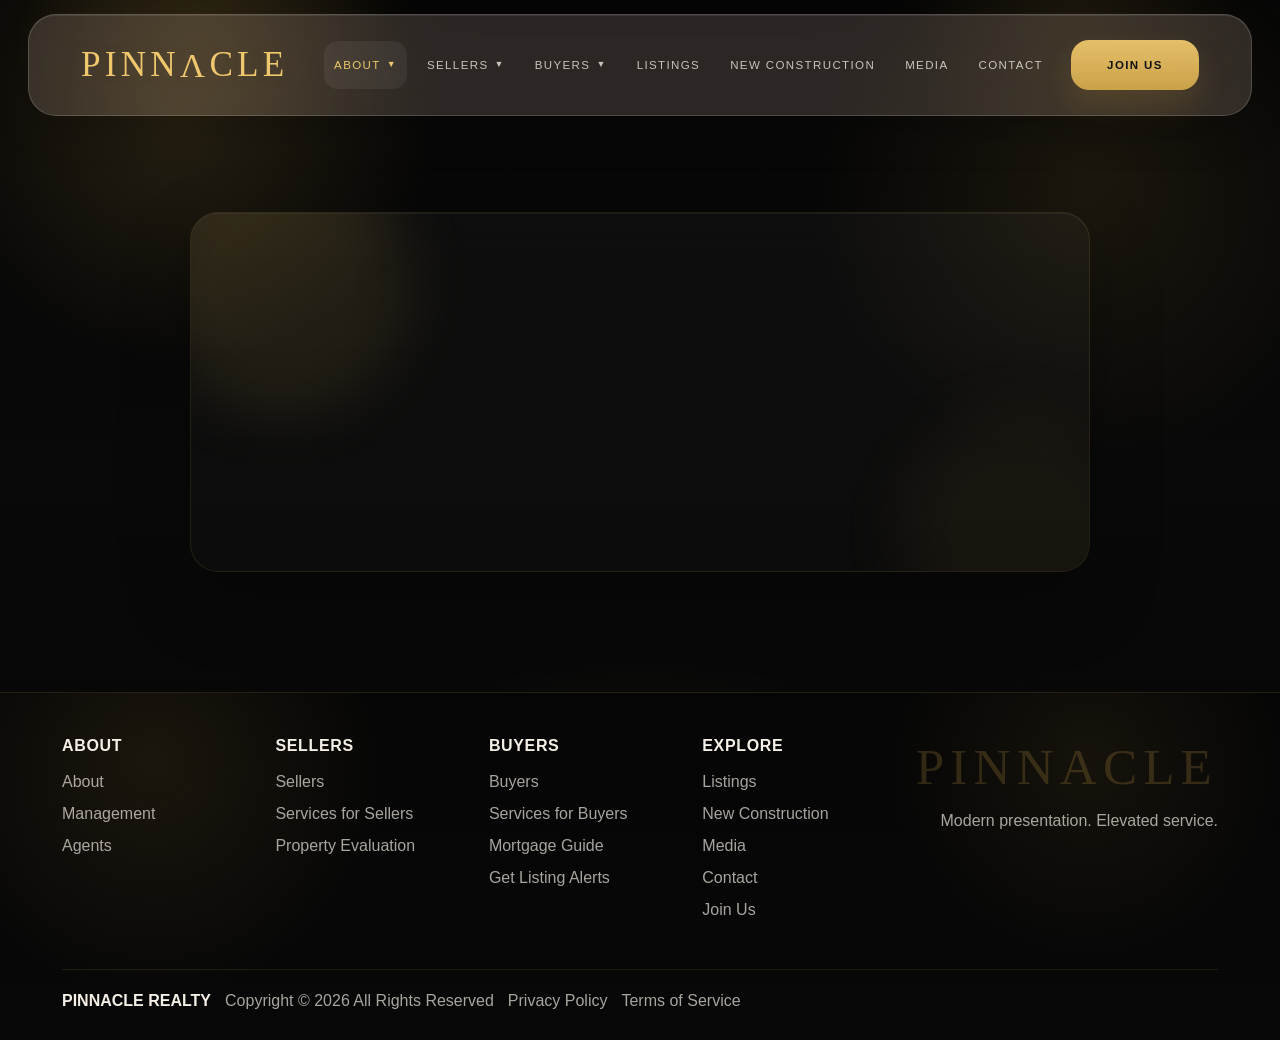
==== about.html @ f1ef6525 "v1.0" ====
<!DOCTYPE html>
<html lang="en">
<head>
  <meta charset="UTF-8" />
  <meta name="viewport" content="width=device-width, initial-scale=1.0" />
  <title>About | Pinnacle Realty</title>
  <link rel="stylesheet" href="styles.css" />
</head>
<body data-page="about" data-title="About">
  <div id="site-header"></div>

  <main class="blank-main" aria-label="About page">
    <section class="blank-stage">
      <div class="blank-card" aria-hidden="true"></div>
    </section>
  </main>

  <div id="site-footer"></div>
  <script src="script.js"></script>
</body>
</html>
---- styles.css ----
:root {
  --bg: #050505;
  --bg-2: #0a0a0a;
  --panel: rgba(255,255,255,0.035);
  --text: #f5efe6;
  --muted: rgba(245, 239, 230, 0.68);
  --line: rgba(217, 170, 74, 0.18);
  --line-strong: rgba(217, 170, 74, 0.34);
  --gold: #d6ab4d;
  --gold-soft: #efc76d;
  --footer-bg: #050505;
  --footer-text: #f5efe6;
  --footer-muted: rgba(245, 239, 230, 0.68);
  --radius: 18px;
  --shadow: 0 24px 70px rgba(0,0,0,0.35);
}

* { box-sizing: border-box; }
html {
  scroll-behavior: smooth;
  background: #050505;
}
body {
  margin: 0;
  min-height: 100vh;
  background-color: #050505;
  font-family: Arial, Helvetica, sans-serif;
  color: var(--text);
  background:
    radial-gradient(circle at 14% 10%, rgba(214,171,77,0.16), transparent 18%),
    radial-gradient(circle at 85% 18%, rgba(214,171,77,0.10), transparent 20%),
    radial-gradient(circle at 50% 90%, rgba(214,171,77,0.08), transparent 26%),
    linear-gradient(180deg, #050505 0%, #090909 45%, #050505 100%);
  overflow-x: hidden;
  width: 100%;
  padding-top: 132px;
}
body.menu-open { overflow: hidden; }

html, body {
  max-width: 100%;
  overflow-x: hidden;
  background-color: #050505;
}

.site-header,
.navbar,
.navbar-inner,
.mobile-menu,
.site-footer,
.footer-shell,
.footer-main,
.footer-brand-area,
.blank-main,
.blank-stage,
.blank-card {
  max-width: 100%;
}

a { color: inherit; text-decoration: none; }
img { display: block; max-width: 100%; }
button { font: inherit; }

.container {
  width: min(1920px, calc(100% - 56px));
  margin: 0 auto;
}

.site-header {
  position: fixed;
  top: 0;
  left: 0;
  right: 0;
  z-index: 1000;
  overflow: visible;
  padding: 14px 0 0;
  pointer-events: none;
}

.nav-backdrop {
  position: absolute;
  inset: 0;
  pointer-events: none;
  background:
    radial-gradient(circle at 16% 34%, rgba(214,171,77,0.10), transparent 18%),
    radial-gradient(circle at 84% 24%, rgba(214,171,77,0.08), transparent 16%);
  opacity: 1;
}

.brand {
  position: relative;
  z-index: 2;
  display: inline-flex;
  align-items: center;
}

.navbar {
  position: relative;
  width: min(1920px, calc(100% - 56px));
  margin: 0 auto;
  transition: background 0.4s ease, box-shadow 0.4s ease, border-color 0.4s ease, transform 0.4s ease;
  background: rgba(223, 194, 176, 0.18);
  backdrop-filter: blur(18px);
  -webkit-backdrop-filter: blur(18px);
  border: 1px solid rgba(255,255,255,0.16);
  border-radius: 28px;
  box-shadow: 0 16px 40px rgba(0,0,0,0.18), inset 0 1px 0 rgba(255,255,255,0.08);
  overflow: visible;
  pointer-events: auto;
}

.navbar.scrolled {
  background: rgba(223, 194, 176, 0.22);
  box-shadow: 0 18px 44px rgba(0,0,0,0.24), inset 0 1px 0 rgba(255,255,255,0.10);
  border-color: rgba(255,255,255,0.20);
}

.navbar-inner {
  position: relative;
  z-index: 2;
  min-height: 100px;
  display: flex;
  align-items: center;
  justify-content: space-between;
  gap: 22px;
  padding: 0 24px;
}

.navbar-logo {
  font-family: Georgia, 'Times New Roman', serif;
  font-size: clamp(1.85rem, 2.75vw, 3.35rem);
  font-weight: 500;
  letter-spacing: 0.12em;
  color: var(--gold-soft);
  text-shadow: 0 0 22px rgba(214,171,77,0.10);
  white-space: nowrap;
  flex-shrink: 0;
}

.logo-lambda {
  display: inline-block;
  font-size: 0.98em;
  font-weight: 500;
  transform: translateY(0.01em);
  margin: 0 0.005em 0 0;
}

.nav-links {
  display: flex;
  align-items: center;
  gap: 10px;
  margin-left: auto;
}

.nav-menu {
  list-style: none;
  display: flex;
  align-items: center;
  gap: 12px;
  margin: 0;
  padding: 0;
}

.nav-item {
  position: relative;
  display: flex;
  align-items: center;
}

.nav-link,
.mobile-subtoggle {
  display: inline-flex;
  align-items: center;
  justify-content: center;
  min-height: 48px;
  padding: 0 10px;
  text-transform: uppercase;
  letter-spacing: 0.12em;
  font-size: 0.72rem;
  font-weight: 500;
  color: rgba(245,239,230,0.78);
  border-radius: 14px;
  transition: color 0.3s ease, transform 0.3s ease, background 0.3s ease, box-shadow 0.3s ease;
  white-space: nowrap;
}

.nav-link:hover,
.nav-item:hover > .nav-link,
.nav-item.active > .nav-link,
.submenu-link:hover,
.submenu-link.active {
  color: var(--gold-soft);
}

.nav-link:hover,
.nav-item:hover > .nav-link,
.nav-item.active > .nav-link {
  background: rgba(255,255,255,0.06);
}

.mobile-subtoggle { display: none; }

.nav-caret {
  display: inline-block;
  margin-left: 6px;
  font-size: 0.56rem;
  line-height: 1;
  transform: translateY(-1px);
  transition: transform 0.24s ease;
}

.submenu {
  position: absolute;
  top: calc(100% + 12px);
  left: 0;
  min-width: 280px;
  padding: 12px;
  border-radius: 18px;
  border: 1px solid rgba(255,255,255,0.12);
  background: rgba(10,10,10,0.92);
  backdrop-filter: blur(18px);
  -webkit-backdrop-filter: blur(18px);
  box-shadow: 0 18px 40px rgba(0,0,0,0.28);
  opacity: 0;
  visibility: hidden;
  transform: translateY(10px);
  transition: opacity 0.24s ease, transform 0.24s ease, visibility 0.24s ease;
}

.nav-links .has-children:hover > .submenu,
.nav-links .has-children:focus-within > .submenu,
.nav-links .has-children.open > .submenu {
  opacity: 1;
  visibility: visible;
  transform: translateY(0);
}

.nav-links .has-children:hover > .nav-link,
.nav-links .has-children.open > .nav-link {
  background: rgba(255,255,255,0.03);
  color: var(--gold-soft);
}

.nav-links .has-children:hover > .nav-link .nav-caret,
.nav-links .has-children.open > .nav-link .nav-caret {
  transform: translateY(-1px) rotate(180deg);
}

.submenu-link {
  display: block;
  padding: 14px 14px;
  border-radius: 12px;
  color: rgba(255,255,255,0.78);
  transition: background 0.22s ease, color 0.22s ease, transform 0.22s ease;
}

.submenu-link:hover,
.submenu-link.active {
  background: rgba(214,171,77,0.10);
  transform: translateX(4px);
}

.join-btn {
  display: inline-flex;
  align-items: center;
  justify-content: center;
  min-height: 50px;
  min-width: 128px;
  padding: 0 18px;
  border-radius: 18px;
  margin-left: 8px;
  background: linear-gradient(180deg, rgba(239,199,109,0.95), rgba(214,171,77,0.92));
  color: #131313;
  font-weight: 700;
  font-size: 0.72rem;
  letter-spacing: 0.12em;
  text-transform: uppercase;
  box-shadow: 0 14px 30px rgba(201,152,52,0.16);
  transition: transform 0.25s ease, box-shadow 0.25s ease, filter 0.25s ease, opacity 0.25s ease;
  white-space: nowrap;
  flex-shrink: 0;
}

.join-btn:hover {
  transform: translateY(-2px);
  filter: brightness(1.03);
  opacity: 0.96;
  box-shadow: 0 18px 34px rgba(201,152,52,0.20);
}

main.blank-main {
  min-height: calc(100vh - 126px - 360px);
  position: relative;
}

.blank-stage {
  min-height: calc(100vh - 126px - 360px);
  display: grid;
  place-items: center;
  padding: 80px 0 120px;
}

.blank-card {
  width: min(900px, 100%);
  min-height: 360px;
  border-radius: 28px;
  border: 1px solid rgba(214,171,77,0.12);
  background:
    linear-gradient(180deg, rgba(255,255,255,0.03), rgba(255,255,255,0.015));
  box-shadow: inset 0 1px 0 rgba(255,255,255,0.05), 0 28px 70px rgba(0,0,0,0.26);
  position: relative;
  overflow: hidden;
}

.blank-card::before,
.blank-card::after {
  content: '';
  position: absolute;
  border-radius: 999px;
  filter: blur(30px);
}
.blank-card::before {
  width: 260px;
  height: 260px;
  top: -60px;
  left: -40px;
  background: rgba(214,171,77,0.10);
}
.blank-card::after {
  width: 240px;
  height: 240px;
  right: -50px;
  bottom: -80px;
  background: rgba(214,171,77,0.06);
}

.site-footer {
  background:
    radial-gradient(circle at 12% 20%, rgba(214,171,77,0.10), transparent 20%),
    radial-gradient(circle at 85% 18%, rgba(214,171,77,0.08), transparent 18%),
    linear-gradient(180deg, #050505 0%, #080808 100%);
  color: var(--footer-text);
  border-top: 1px solid rgba(214,171,77,0.14);
  border-radius: 0;
  margin-top: 0;
}

.footer-shell {
  padding: 44px 34px 30px;
}

.footer-main {
  display: grid;
  grid-template-columns: repeat(4, minmax(0, 1fr)) 1.35fr;
  gap: 38px;
  align-items: start;
}

.footer-column h3 {
  margin: 0 0 18px;
  font-size: 1rem;
  letter-spacing: 0.04em;
}

.footer-column a {
  display: block;
  color: var(--footer-muted);
  margin-bottom: 14px;
  font-size: 1rem;
  transition: color 0.22s ease, transform 0.22s ease;
}

.footer-column a:hover,
.footer-bottom a:hover {
  color: var(--gold-soft);
  transform: translateX(3px);
}

.footer-brand-area {
  justify-self: end;
  text-align: right;
}

.footer-logo {
  font-family: Georgia, 'Times New Roman', serif;
  font-size: clamp(2.5rem, 4vw, 4.6rem);
  letter-spacing: 0.12em;
  color: rgba(214,171,77,0.20);
  font-weight: 400;
}

.footer-copy {
  max-width: 360px;
  margin: 12px 0 26px auto;
  color: var(--footer-muted);
  line-height: 1.6;
}

.footer-bottom {
  margin-top: 36px;
  padding-top: 22px;
  border-top: 1px solid rgba(214,171,77,0.12);
  display: flex;
  flex-wrap: wrap;
  gap: 14px;
  align-items: center;
  color: var(--footer-muted);
}

.footer-bottom strong {
  color: var(--footer-text);
}

.footer-bottom a {
  color: var(--footer-muted);
  transition: color 0.22s ease, transform 0.22s ease;
}

@media (max-width: 1200px) {
  .footer-main {
    grid-template-columns: repeat(2, minmax(0, 1fr));
  }
  .footer-brand-area {
    justify-self: start;
    text-align: left;
  }
  .footer-copy { margin-left: 0; }
}

.hamburger {
  display: none;
  flex-direction: column;
  gap: 5px;
  background: none;
  border: none;
  cursor: pointer;
  padding: 4px;
}

.hamburger span {
  display: block;
  width: 24px;
  height: 1px;
  background: var(--gold-soft);
  transition: all 0.3s ease;
}

.hamburger.open span:nth-child(1) { transform: rotate(45deg) translate(2px, 4px); }
.hamburger.open span:nth-child(2) { opacity: 0; }
.hamburger.open span:nth-child(3) { transform: rotate(-45deg) translate(2px, -4px); }

@media (max-width: 980px) {
  .container { width: min(100%, calc(100% - 28px)); }
  .site-header { padding-top: 12px; }
  body { padding-top: 112px; }
  .navbar-inner {
    min-height: 88px;
    padding: 0 20px;
    gap: 18px;
  }
  .navbar-logo {
    font-size: clamp(1.75rem, 7.2vw, 2.5rem);
    letter-spacing: 0.11em;
  }
  .navbar {
    width: min(100%, calc(100% - 24px));
    border-radius: 24px;
  }
  .hamburger { display: flex; }

  .nav-links { display: none; }
  .join-btn { margin-left: 0; }

  .mobile-menu {
    position: absolute;
    top: calc(100% + 10px);
    right: 0;
    left: 0;
    display: none;
    flex-direction: column;
    align-items: stretch;
    gap: 10px;
    padding: 14px;
    border-radius: 24px;
    background: rgba(42, 42, 42, 0.92);
    backdrop-filter: blur(18px);
    -webkit-backdrop-filter: blur(18px);
    border: 1px solid rgba(255,255,255,0.12);
    box-shadow: 0 20px 44px rgba(0,0,0,0.32);
    overflow-x: hidden;
  }

  .mobile-menu.open {
    display: flex;
  }

  .nav-link { display: none; }
  .mobile-subtoggle,
  .mobile-menu .nav-item:not(.has-children) > .nav-link,
  .mobile-menu .join-btn {
    width: 100%;
    justify-content: space-between;
  }

  .mobile-subtoggle {
    display: inline-flex;
    padding: 0 18px;
    min-height: 56px;
    background: rgba(70, 70, 70, 0.72);
    backdrop-filter: blur(12px);
    -webkit-backdrop-filter: blur(12px);
    border: 1px solid rgba(255,255,255,0.10);
    color: rgba(255,255,255,0.92);
    border-radius: 16px;
  }

  .mobile-menu .nav-item:not(.has-children) > .nav-link {
    display: inline-flex;
    background: rgba(70, 70, 70, 0.72);
    backdrop-filter: blur(12px);
    -webkit-backdrop-filter: blur(12px);
    border: 1px solid rgba(255,255,255,0.10);
    border-radius: 16px;
    color: rgba(255,255,255,0.92);
  }

  .submenu {
    position: static;
    min-width: 100%;
    width: 100%;
    margin-top: 8px;
    padding: 8px;
    opacity: 1;
    visibility: visible;
    transform: none;
    display: none;
    box-shadow: none;
    background: rgba(54, 54, 54, 0.88);
    backdrop-filter: blur(14px);
    -webkit-backdrop-filter: blur(14px);
    border: 1px solid rgba(255,255,255,0.10);
    border-radius: 16px;
    overflow: hidden;
  }

  .mobile-menu .nav-item {
    width: 100%;
    display: flex;
    flex-direction: column;
    align-items: stretch;
  }

  .mobile-menu .nav-item.has-children {
    gap: 0;
  }

  .mobile-menu .submenu-link {
    width: 100%;
    transform: none;
    color: rgba(255,255,255,0.92);
    border-radius: 12px;
  }

  .mobile-menu .submenu-link:hover,
  .mobile-menu .submenu-link.active {
    background: rgba(255,255,255,0.08);
    color: #ffffff;
    transform: none;
  }

  .nav-item.open > .submenu { display: block; }
  .nav-item.open > .mobile-subtoggle .nav-caret { transform: rotate(180deg); }
  .mobile-menu .join-btn {
    margin-left: 0;
    min-height: 56px;
    width: 100%;
    border-radius: 16px;
    min-width: 0;
    padding: 0 20px;
  }
  main.blank-main,
  .blank-stage { min-height: 48vh; }
}

@media (max-width: 640px) {
  .site-header { overflow: visible; }
  .site-header {
    padding-top: 10px;
  }

  body {
    padding-top: 98px;
  }

  .navbar-inner {
    min-height: 82px;
    gap: 12px;
    padding: 0 20px 0 16px;
  }

  .navbar-logo {
    font-size: 1.8rem;
    letter-spacing: 0.09em;
  }
  .navbar {
    width: min(100%, calc(100% - 16px));
    border-radius: 22px;
  }

  .hamburger {
    padding: 10px;
    margin-right: 6px;
  }

  .hamburger span {
    width: 22px;
  }

  .mobile-menu {
    top: calc(100% + 8px);
    padding: 12px;
    gap: 8px;
    border-radius: 22px;
  }

  .mobile-subtoggle,
  .mobile-menu .nav-item:not(.has-children) > .nav-link {
    min-height: 54px;
    padding: 0 16px;
    font-size: 0.78rem;
    letter-spacing: 0.13em;
  }

  .mobile-menu .join-btn {
    min-height: 56px;
  }

  .footer-shell { padding: 34px 18px 24px; }
  .footer-shell {
    text-align: center;
  }
  .footer-main { grid-template-columns: 1fr; gap: 24px; }
  .footer-main {
    justify-items: center;
  }
  .footer-logo { font-size: 2.8rem; }
  .footer-brand-area {
    justify-self: center;
    text-align: center;
  }

  .footer-copy {
    margin: 12px auto 26px;
  }

  .footer-column {
    text-align: center;
  }

  .footer-column a:hover,
  .footer-bottom a:hover {
    transform: none;
  }

  .footer-bottom {
    justify-content: center;
    text-align: center;
  }

  .footer-bottom { font-size: 0.94rem; }
}
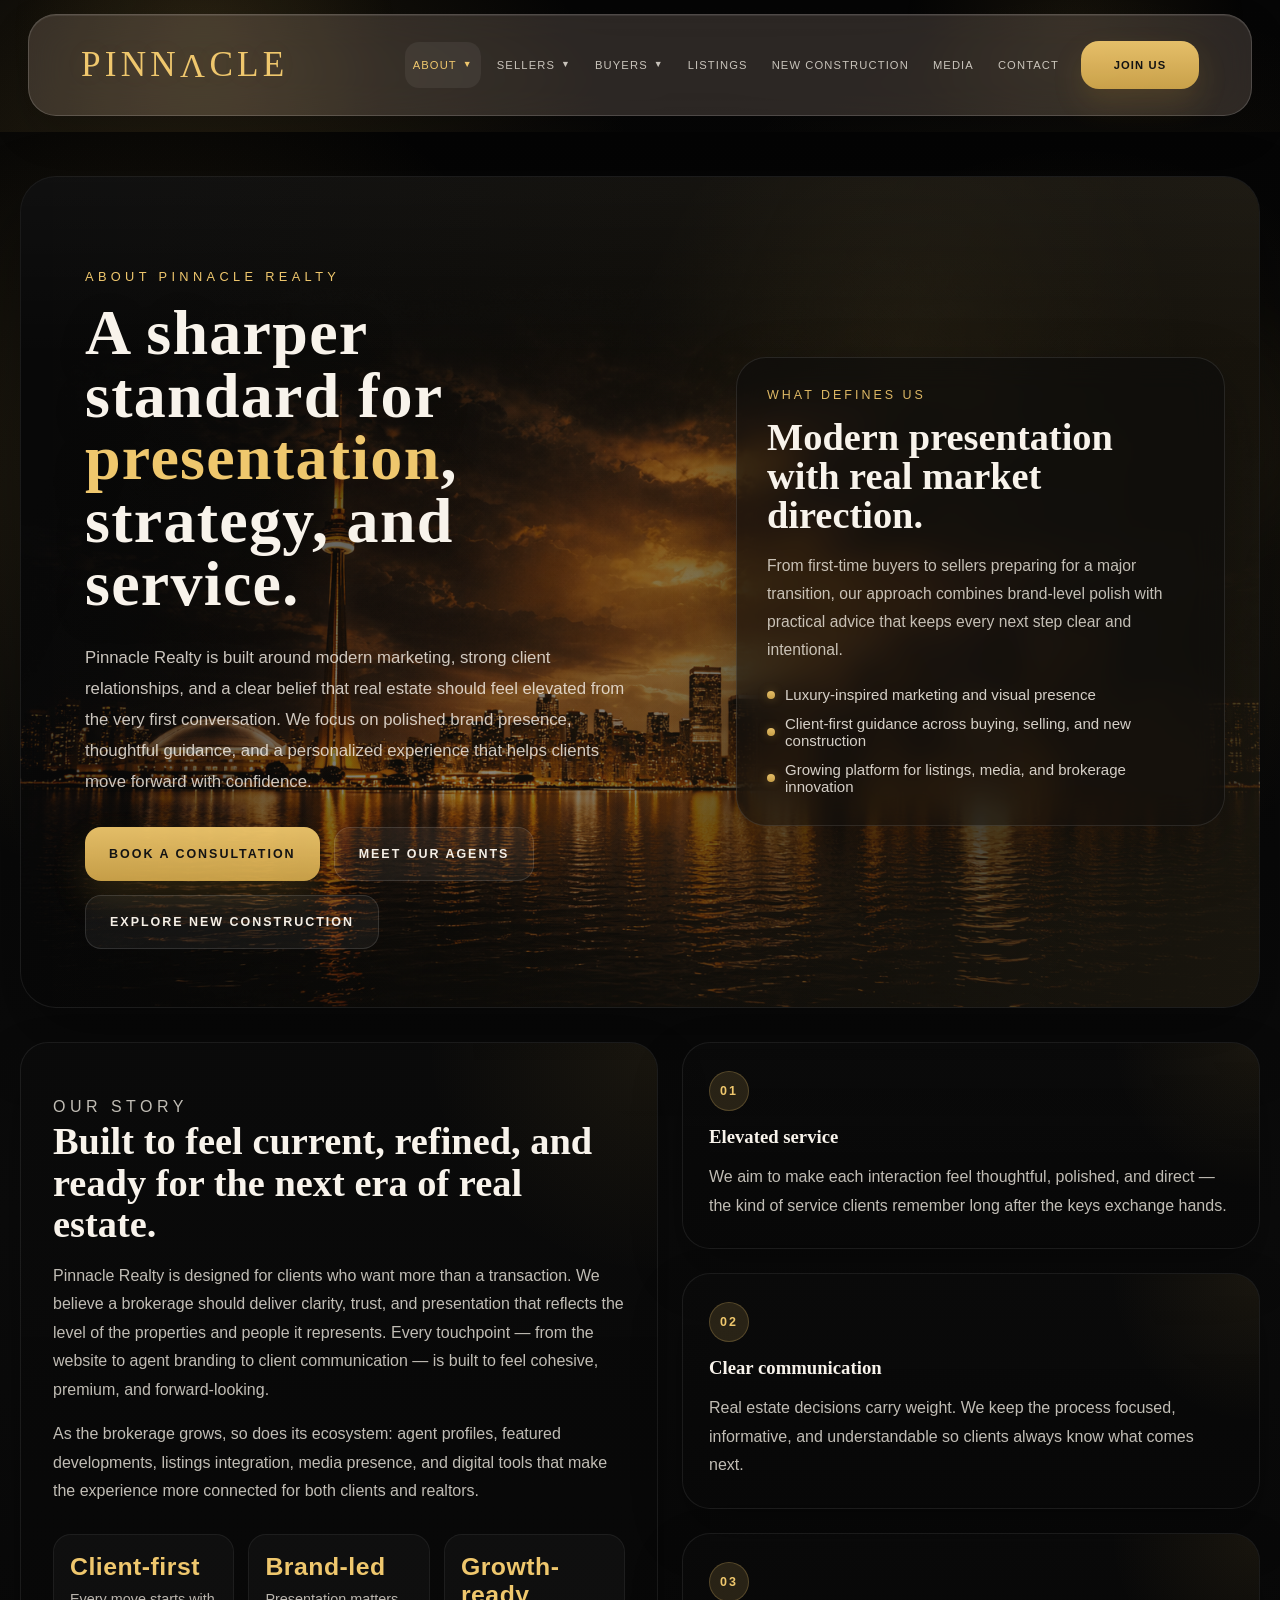
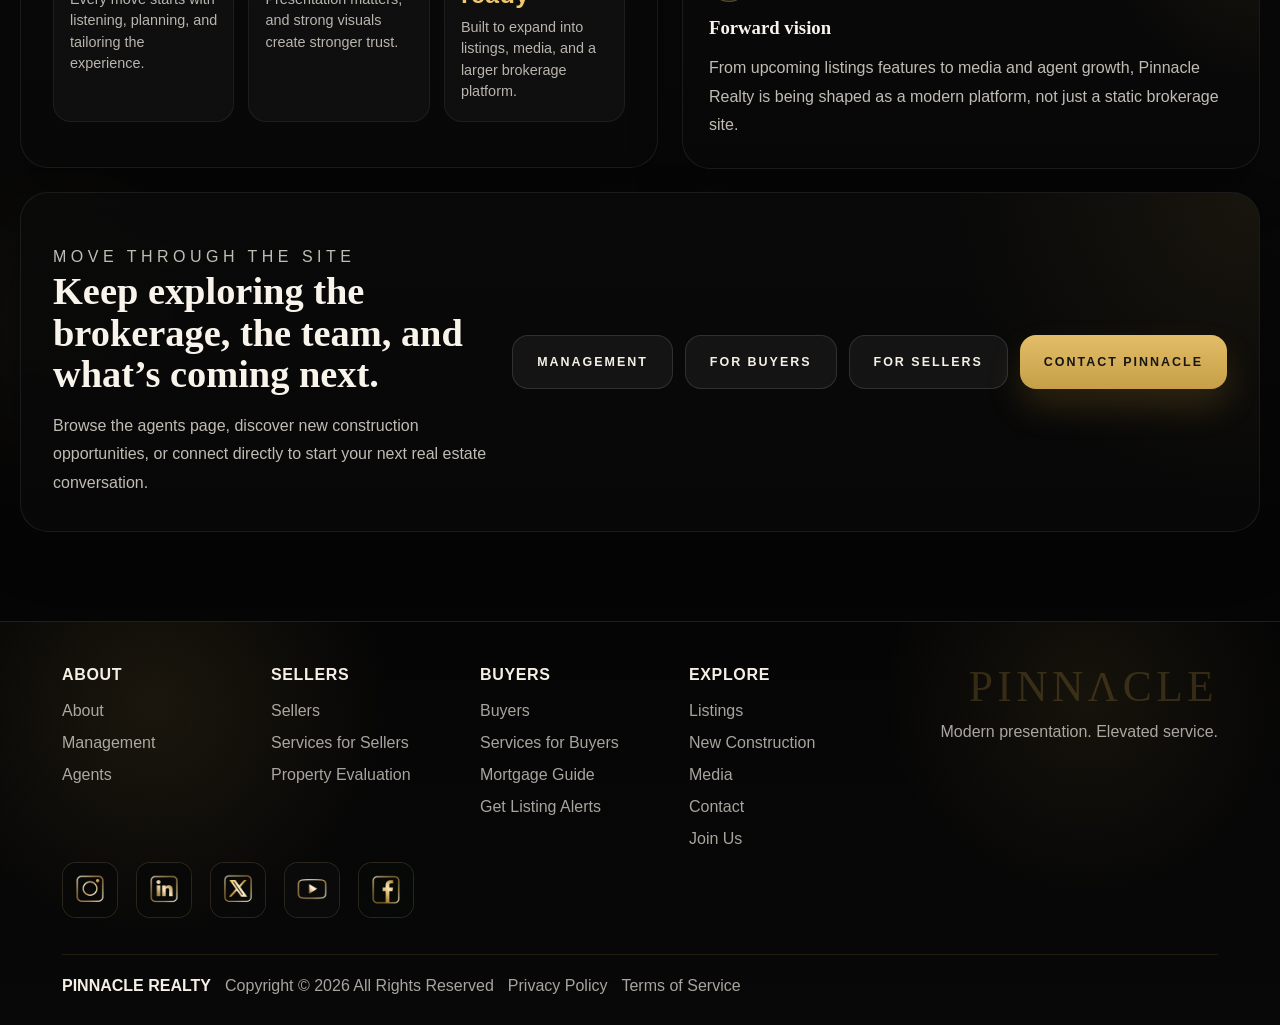
==== commit 921e17cd: "v1.1 management page updates" ====
--- a/about.html
+++ b/about.html
@@ -4,18 +4,579 @@
   <meta charset="UTF-8" />
   <meta name="viewport" content="width=device-width, initial-scale=1.0" />
   <title>About | Pinnacle Realty</title>
+</head>
   <link rel="stylesheet" href="styles.css" />
+  <style>
+    .about-page {
+      position: relative;
+      overflow: hidden;
+      background:
+        radial-gradient(circle at 12% 16%, rgba(214, 171, 77, 0.14), transparent 20%),
+        radial-gradient(circle at 84% 18%, rgba(214, 171, 77, 0.10), transparent 18%),
+        linear-gradient(180deg, #050505 0%, #0b0b0b 52%, #050505 100%);
+    }
+
+    .about-page::before,
+    .about-page::after {
+      content: "";
+      position: absolute;
+      inset: auto;
+      border-radius: 999px;
+      pointer-events: none;
+      filter: blur(16px);
+      opacity: 0.45;
+      animation: aboutFloat 14s ease-in-out infinite;
+    }
+
+    .about-page::before {
+      top: 140px;
+      right: -80px;
+      width: 320px;
+      height: 320px;
+      background: radial-gradient(circle, rgba(214,171,77,0.16), transparent 68%);
+    }
+
+    .about-page::after {
+      bottom: 120px;
+      left: -120px;
+      width: 360px;
+      height: 360px;
+      background: radial-gradient(circle, rgba(214,171,77,0.10), transparent 70%);
+      animation-delay: -5s;
+    }
+
+    .about-shell {
+      position: relative;
+      z-index: 1;
+      width: min(1280px, calc(100% - 40px));
+      margin: 0 auto;
+      padding: 44px 0 88px;
+    }
+
+    .about-hero {
+      position: relative;
+      min-height: 82vh;
+      border-radius: 36px;
+      overflow: hidden;
+      display: grid;
+      grid-template-columns: minmax(0, 1.1fr) minmax(320px, 0.9fr);
+      align-items: stretch;
+      background:
+        linear-gradient(115deg, rgba(10,10,10,0.80) 10%, rgba(10,10,10,0.48) 44%, rgba(10,10,10,0.84) 100%),
+        radial-gradient(circle at 72% 20%, rgba(214,171,77,0.14), transparent 24%),
+        url('assets/images/hero.jpg') center/cover no-repeat;
+      box-shadow: 0 30px 70px rgba(0,0,0,0.38);
+      border: 1px solid rgba(255,255,255,0.08);
+      isolation: isolate;
+    }
+
+    .about-hero::before {
+      content: "";
+      position: absolute;
+      inset: 0;
+      background:
+        linear-gradient(180deg, rgba(255,255,255,0.03), transparent 22%),
+        linear-gradient(90deg, transparent 0%, rgba(214,171,77,0.08) 100%);
+      pointer-events: none;
+    }
+
+    .about-copy,
+    .about-highlight-panel,
+    .story-card,
+    .pillar-card,
+    .cta-banner {
+      opacity: 0;
+      transform: translateY(34px);
+      transition: opacity 0.9s ease, transform 0.9s ease;
+      will-change: transform, opacity;
+    }
+
+    .reveal-visible {
+      opacity: 1;
+      transform: translateY(0);
+    }
+
+    .about-copy {
+      position: relative;
+      z-index: 1;
+      padding: 92px 64px 58px;
+      display: flex;
+      flex-direction: column;
+      justify-content: center;
+    }
+
+    .about-kicker {
+      margin: 0 0 18px;
+      font-size: 0.8rem;
+      letter-spacing: 0.34em;
+      text-transform: uppercase;
+      color: #efc76d;
+    }
+
+    .about-title {
+      margin: 0;
+      font-family: Georgia, 'Times New Roman', serif;
+      font-size: clamp(3rem, 5vw, 5.6rem);
+      line-height: 0.98;
+      letter-spacing: 0.02em;
+      color: #f8f3eb;
+      max-width: 740px;
+      text-shadow: 0 10px 34px rgba(0,0,0,0.32);
+    }
+
+    .about-title .accent {
+      color: #efc76d;
+    }
+
+    .about-description {
+      margin: 26px 0 0;
+      max-width: 640px;
+      font-size: 1.05rem;
+      line-height: 1.85;
+      color: rgba(245,239,230,0.82);
+    }
+
+    .about-actions {
+      display: flex;
+      flex-wrap: wrap;
+      gap: 14px;
+      margin-top: 30px;
+    }
+
+    .about-btn {
+      display: inline-flex;
+      align-items: center;
+      justify-content: center;
+      min-height: 54px;
+      padding: 0 24px;
+      border-radius: 16px;
+      font-size: 0.78rem;
+      letter-spacing: 0.16em;
+      text-transform: uppercase;
+      font-weight: 700;
+      transition: transform 0.22s ease, background 0.22s ease, box-shadow 0.22s ease, color 0.22s ease;
+    }
+
+    .about-btn-primary {
+      background: linear-gradient(180deg, rgba(239,199,109,0.95), rgba(214,171,77,0.92));
+      color: #131313;
+      box-shadow: 0 18px 34px rgba(201,152,52,0.18);
+    }
+
+    .about-btn-primary:hover {
+      transform: translateY(-2px);
+      box-shadow: 0 22px 38px rgba(201,152,52,0.24);
+    }
+
+    .about-btn-secondary {
+      background: rgba(255,255,255,0.05);
+      border: 1px solid rgba(255,255,255,0.12);
+      color: #f5efe6;
+    }
+
+    .about-btn-secondary:hover {
+      transform: translateY(-2px);
+      background: rgba(255,255,255,0.08);
+    }
+
+    .about-highlight-panel {
+      position: relative;
+      z-index: 1;
+      margin: 34px;
+      align-self: center;
+      padding: 30px;
+      border-radius: 30px;
+      background: rgba(12,12,12,0.56);
+      backdrop-filter: blur(16px);
+      -webkit-backdrop-filter: blur(16px);
+      border: 1px solid rgba(255,255,255,0.10);
+      box-shadow: 0 24px 60px rgba(0,0,0,0.28);
+    }
+
+    .highlight-label {
+      margin: 0;
+      font-size: 0.78rem;
+      letter-spacing: 0.24em;
+      text-transform: uppercase;
+      color: rgba(239,199,109,0.92);
+    }
+
+    .highlight-value {
+      margin: 16px 0 0;
+      font-family: Georgia, 'Times New Roman', serif;
+      font-size: clamp(2rem, 3vw, 3rem);
+      line-height: 1.02;
+      color: #f8f3eb;
+    }
+
+    .highlight-text {
+      margin: 16px 0 0;
+      color: rgba(245,239,230,0.78);
+      line-height: 1.8;
+      font-size: 0.98rem;
+    }
+
+    .highlight-list {
+      margin: 22px 0 0;
+      padding: 0;
+      list-style: none;
+      display: grid;
+      gap: 12px;
+    }
+
+    .highlight-list li {
+      display: flex;
+      align-items: center;
+      gap: 10px;
+      color: rgba(245,239,230,0.86);
+      font-size: 0.94rem;
+    }
+
+    .highlight-list li::before {
+      content: "";
+      width: 8px;
+      height: 8px;
+      border-radius: 999px;
+      background: linear-gradient(180deg, rgba(239,199,109,0.95), rgba(214,171,77,0.92));
+      box-shadow: 0 0 10px rgba(214,171,77,0.34);
+      flex: 0 0 auto;
+    }
+
+    .about-grid {
+      margin-top: 34px;
+      display: grid;
+      grid-template-columns: minmax(0, 1.05fr) minmax(0, 0.95fr);
+      gap: 24px;
+    }
+
+    .story-card,
+    .pillar-card,
+    .cta-banner {
+      position: relative;
+      border-radius: 28px;
+      background:
+        linear-gradient(180deg, rgba(10,10,10,0.88), rgba(8,8,8,0.94));
+      border: 1px solid rgba(255,255,255,0.08);
+      box-shadow: 0 24px 50px rgba(0,0,0,0.28);
+      overflow: hidden;
+    }
+
+    .story-card {
+      padding: 34px 32px;
+    }
+
+    .story-card::before,
+    .pillar-card::before,
+    .cta-banner::before {
+      content: "";
+      position: absolute;
+      inset: 0;
+      background: radial-gradient(circle at 100% 0%, rgba(214,171,77,0.08), transparent 24%);
+      pointer-events: none;
+    }
+
+    .section-label {
+      margin: 0 0 14px;
+      font-size: 0.76rem;
+      letter-spacing: 0.28em;
+      text-transform: uppercase;
+      color: rgba(239,199,109,0.92);
+    }
+
+    .story-card h2,
+    .pillar-card h3,
+    .cta-banner h2 {
+      position: relative;
+      margin: 0;
+      font-family: Georgia, 'Times New Roman', serif;
+      line-height: 1.08;
+      color: #f8f3eb;
+    }
+
+    .story-card h2 {
+      font-size: clamp(2rem, 3vw, 3rem);
+      max-width: 620px;
+    }
+
+    .story-card p,
+    .pillar-card p,
+    .cta-banner p {
+      position: relative;
+      margin: 16px 0 0;
+      color: rgba(245,239,230,0.78);
+      line-height: 1.78;
+      font-size: 1rem;
+    }
+
+    .story-metrics {
+      position: relative;
+      margin-top: 28px;
+      display: grid;
+      grid-template-columns: repeat(3, minmax(0, 1fr));
+      gap: 14px;
+    }
+
+    .story-metric {
+      padding: 18px 16px;
+      border-radius: 18px;
+      background: rgba(255,255,255,0.03);
+      border: 1px solid rgba(255,255,255,0.06);
+    }
+
+    .story-metric strong {
+      display: block;
+      font-size: 1.55rem;
+      color: #efc76d;
+      font-weight: 600;
+      letter-spacing: 0.02em;
+    }
+
+    .story-metric span {
+      display: block;
+      margin-top: 8px;
+      color: rgba(245,239,230,0.74);
+      font-size: 0.9rem;
+      line-height: 1.5;
+    }
+
+    .pillars-grid {
+      display: grid;
+      gap: 24px;
+    }
+
+    .pillar-card {
+      padding: 28px 26px;
+    }
+
+    .pillar-index {
+      display: inline-flex;
+      align-items: center;
+      justify-content: center;
+      width: 40px;
+      height: 40px;
+      border-radius: 999px;
+      background: rgba(239,199,109,0.14);
+      border: 1px solid rgba(239,199,109,0.22);
+      color: #efc76d;
+      font-size: 0.78rem;
+      font-weight: 700;
+      letter-spacing: 0.16em;
+      text-transform: uppercase;
+      margin-bottom: 16px;
+    }
+
+    .cta-banner {
+      margin-top: 24px;
+      padding: 34px 32px;
+      display: grid;
+      grid-template-columns: minmax(0, 1fr) auto;
+      align-items: center;
+      gap: 20px;
+    }
+
+    .cta-banner h2 {
+      font-size: clamp(1.9rem, 3vw, 2.8rem);
+      max-width: 600px;
+    }
+
+    .cta-links {
+      display: flex;
+      flex-wrap: wrap;
+      gap: 12px;
+      justify-content: flex-end;
+    }
+
+    @keyframes aboutFloat {
+      0%, 100% { transform: translate3d(0, 0, 0); }
+      50% { transform: translate3d(0, -18px, 0); }
+    }
+
+    @media (max-width: 1100px) {
+      .about-hero,
+      .about-grid,
+      .cta-banner {
+        grid-template-columns: 1fr;
+      }
+
+      .about-highlight-panel,
+      .cta-links {
+        justify-self: start;
+      }
+
+      .about-copy {
+        padding: 84px 36px 34px;
+      }
+
+      .about-highlight-panel {
+        margin: 0 36px 36px;
+      }
+    }
+
+    @media (max-width: 820px) {
+      .about-shell {
+        width: min(100%, calc(100% - 20px));
+        padding: 22px 0 60px;
+      }
+
+      .about-hero {
+        min-height: auto;
+        border-radius: 28px;
+      }
+
+      .about-copy {
+        padding: 70px 22px 26px;
+      }
+
+      .about-title {
+        font-size: clamp(2.3rem, 9vw, 3.6rem);
+      }
+
+      .about-description {
+        font-size: 0.96rem;
+        line-height: 1.72;
+      }
+
+      .about-actions,
+      .cta-links {
+        flex-direction: column;
+      }
+
+      .about-btn,
+      .cta-links .about-btn {
+        width: 100%;
+      }
+
+      .about-highlight-panel {
+        margin: 0 22px 22px;
+        padding: 24px 20px;
+        border-radius: 24px;
+      }
+
+      .story-card,
+      .pillar-card,
+      .cta-banner {
+        padding: 24px 20px;
+        border-radius: 24px;
+      }
+
+      .story-metrics {
+        grid-template-columns: 1fr;
+      }
+    }
+  </style>
 </head>
 <body data-page="about" data-title="About">
   <div id="site-header"></div>
 
-  <main class="blank-main" aria-label="About page">
-    <section class="blank-stage">
-      <div class="blank-card" aria-hidden="true"></div>
-    </section>
+  <main class="about-page" aria-label="About page">
+    <div class="about-shell">
+      <section class="about-hero">
+        <div class="about-copy reveal-on-scroll">
+          <p class="about-kicker">About Pinnacle Realty</p>
+          <h1 class="about-title">A sharper standard for <span class="accent">presentation</span>, strategy, and service.</h1>
+          <p class="about-description">Pinnacle Realty is built around modern marketing, strong client relationships, and a clear belief that real estate should feel elevated from the very first conversation. We focus on polished brand presence, thoughtful guidance, and a personalized experience that helps clients move forward with confidence.</p>
+          <div class="about-actions">
+            <a href="contact.html" class="about-btn about-btn-primary">Book a Consultation</a>
+            <a href="agents.html" class="about-btn about-btn-secondary">Meet Our Agents</a>
+            <a href="new-construction.html" class="about-btn about-btn-secondary">Explore New Construction</a>
+          </div>
+        </div>
+
+        <aside class="about-highlight-panel reveal-on-scroll" aria-label="Pinnacle highlights">
+          <p class="highlight-label">What defines us</p>
+          <h2 class="highlight-value">Modern presentation with real market direction.</h2>
+          <p class="highlight-text">From first-time buyers to sellers preparing for a major transition, our approach combines brand-level polish with practical advice that keeps every next step clear and intentional.</p>
+          <ul class="highlight-list">
+            <li>Luxury-inspired marketing and visual presence</li>
+            <li>Client-first guidance across buying, selling, and new construction</li>
+            <li>Growing platform for listings, media, and brokerage innovation</li>
+          </ul>
+        </aside>
+      </section>
+
+      <section class="about-grid">
+        <article class="story-card reveal-on-scroll">
+          <p class="section-label">Our story</p>
+          <h2>Built to feel current, refined, and ready for the next era of real estate.</h2>
+          <p>Pinnacle Realty is designed for clients who want more than a transaction. We believe a brokerage should deliver clarity, trust, and presentation that reflects the level of the properties and people it represents. Every touchpoint — from the website to agent branding to client communication — is built to feel cohesive, premium, and forward-looking.</p>
+          <p>As the brokerage grows, so does its ecosystem: agent profiles, featured developments, listings integration, media presence, and digital tools that make the experience more connected for both clients and realtors.</p>
+          <div class="story-metrics">
+            <div class="story-metric">
+              <strong>Client-first</strong>
+              <span>Every move starts with listening, planning, and tailoring the experience.</span>
+            </div>
+            <div class="story-metric">
+              <strong>Brand-led</strong>
+              <span>Presentation matters, and strong visuals create stronger trust.</span>
+            </div>
+            <div class="story-metric">
+              <strong>Growth-ready</strong>
+              <span>Built to expand into listings, media, and a larger brokerage platform.</span>
+            </div>
+          </div>
+        </article>
+
+        <div class="pillars-grid">
+          <article class="pillar-card reveal-on-scroll">
+            <span class="pillar-index">01</span>
+            <h3>Elevated service</h3>
+            <p>We aim to make each interaction feel thoughtful, polished, and direct — the kind of service clients remember long after the keys exchange hands.</p>
+          </article>
+
+          <article class="pillar-card reveal-on-scroll">
+            <span class="pillar-index">02</span>
+            <h3>Clear communication</h3>
+            <p>Real estate decisions carry weight. We keep the process focused, informative, and understandable so clients always know what comes next.</p>
+          </article>
+
+          <article class="pillar-card reveal-on-scroll">
+            <span class="pillar-index">03</span>
+            <h3>Forward vision</h3>
+            <p>From upcoming listings features to media and agent growth, Pinnacle Realty is being shaped as a modern platform, not just a static brokerage site.</p>
+          </article>
+        </div>
+      </section>
+
+      <section class="cta-banner reveal-on-scroll">
+        <div>
+          <p class="section-label">Move through the site</p>
+          <h2>Keep exploring the brokerage, the team, and what’s coming next.</h2>
+          <p>Browse the agents page, discover new construction opportunities, or connect directly to start your next real estate conversation.</p>
+        </div>
+        <div class="cta-links">
+          <a href="management.html" class="about-btn about-btn-secondary">Management</a>
+          <a href="buyers.html" class="about-btn about-btn-secondary">For Buyers</a>
+          <a href="sellers.html" class="about-btn about-btn-secondary">For Sellers</a>
+          <a href="contact.html" class="about-btn about-btn-primary">Contact Pinnacle</a>
+        </div>
+      </section>
+    </div>
   </main>
 
   <div id="site-footer"></div>
   <script src="script.js"></script>
+  <script>
+    (() => {
+      const revealItems = document.querySelectorAll('.reveal-on-scroll');
+      if (!revealItems.length) return;
+
+      const observer = new IntersectionObserver((entries) => {
+        entries.forEach((entry) => {
+          if (entry.isIntersecting) {
+            entry.target.classList.add('reveal-visible');
+            observer.unobserve(entry.target);
+          }
+        });
+      }, {
+        threshold: 0.18,
+        rootMargin: '0px 0px -6% 0px'
+      });
+
+      revealItems.forEach((item, index) => {
+        item.style.transitionDelay = `${index * 90}ms`;
+        observer.observe(item);
+      });
+    })();
+  </script>
 </body>
 </html>
--- a/styles.css
+++ b/styles.css
@@ -148,17 +148,19 @@
 .nav-links {
   display: flex;
   align-items: center;
-  gap: 10px;
+  gap: 8px;
   margin-left: auto;
+  min-width: 0;
 }
 
 .nav-menu {
   list-style: none;
   display: flex;
   align-items: center;
-  gap: 12px;
+  gap: 10px;
   margin: 0;
   padding: 0;
+  min-width: 0;
 }
 
 .nav-item {
@@ -172,11 +174,11 @@
   display: inline-flex;
   align-items: center;
   justify-content: center;
-  min-height: 48px;
-  padding: 0 10px;
+  min-height: 46px;
+  padding: 0 8px;
   text-transform: uppercase;
-  letter-spacing: 0.12em;
-  font-size: 0.72rem;
+  letter-spacing: 0.1em;
+  font-size: 0.7rem;
   font-weight: 500;
   color: rgba(245,239,230,0.78);
   border-radius: 14px;
@@ -264,21 +266,93 @@
   display: inline-flex;
   align-items: center;
   justify-content: center;
-  min-height: 50px;
-  min-width: 128px;
-  padding: 0 18px;
+  min-height: 48px;
+  min-width: 118px;
+  padding: 0 16px;
   border-radius: 18px;
-  margin-left: 8px;
+  margin-left: 6px;
   background: linear-gradient(180deg, rgba(239,199,109,0.95), rgba(214,171,77,0.92));
   color: #131313;
   font-weight: 700;
-  font-size: 0.72rem;
-  letter-spacing: 0.12em;
+  font-size: 0.7rem;
+  letter-spacing: 0.1em;
   text-transform: uppercase;
   box-shadow: 0 14px 30px rgba(201,152,52,0.16);
   transition: transform 0.25s ease, box-shadow 0.25s ease, filter 0.25s ease, opacity 0.25s ease;
   white-space: nowrap;
   flex-shrink: 0;
+}
+@media (max-width: 1240px) {
+  .navbar-inner {
+    min-height: 92px;
+    gap: 16px;
+    padding: 0 20px;
+  }
+
+  .navbar-logo {
+    font-size: clamp(1.8rem, 2.4vw, 2.8rem);
+    letter-spacing: 0.1em;
+  }
+
+  .nav-links {
+    gap: 4px;
+  }
+
+  .nav-menu {
+    gap: 6px;
+  }
+
+  .nav-link,
+  .mobile-subtoggle {
+    min-height: 42px;
+    padding: 0 6px;
+    font-size: 0.66rem;
+    letter-spacing: 0.08em;
+  }
+
+  .nav-caret {
+    margin-left: 4px;
+    font-size: 0.5rem;
+  }
+
+  .join-btn {
+    min-height: 44px;
+    min-width: 104px;
+    padding: 0 14px;
+    margin-left: 4px;
+    font-size: 0.66rem;
+    letter-spacing: 0.08em;
+    border-radius: 16px;
+  }
+}
+
+@media (max-width: 1120px) {
+  .navbar-inner {
+    padding: 0 18px;
+    gap: 12px;
+  }
+
+  .nav-links {
+    gap: 2px;
+  }
+
+  .nav-menu {
+    gap: 2px;
+  }
+
+  .nav-link,
+  .mobile-subtoggle {
+    padding: 0 5px;
+    font-size: 0.62rem;
+    letter-spacing: 0.06em;
+  }
+
+  .join-btn {
+    min-width: 98px;
+    padding: 0 12px;
+    font-size: 0.62rem;
+    letter-spacing: 0.06em;
+  }
 }
 
 .join-btn:hover {
@@ -379,14 +453,22 @@
 .footer-brand-area {
   justify-self: end;
   text-align: right;
+  min-width: 320px;
 }
 
 .footer-logo {
   font-family: Georgia, 'Times New Roman', serif;
-  font-size: clamp(2.5rem, 4vw, 4.6rem);
-  letter-spacing: 0.12em;
+  font-size: clamp(2.15rem, 3.4vw, 4.1rem);
+  letter-spacing: 0.10em;
   color: rgba(214,171,77,0.20);
   font-weight: 400;
+  line-height: 0.95;
+  white-space: nowrap;
+}
+
+.footer-logo .logo-lambda {
+  font-size: 0.96em;
+  margin: 0 0.01em 0 0;
 }
 
 .footer-copy {
@@ -394,6 +476,42 @@
   margin: 12px 0 26px auto;
   color: var(--footer-muted);
   line-height: 1.6;
+}
+
+.footer-social {
+  display: flex;
+  gap: 18px;
+  flex-wrap: wrap;
+  align-items: center;
+  justify-content: flex-start;
+  margin-top: 0px;
+}
+
+.social-icon {
+  width: 56px;
+  height: 56px;
+  border-radius: 14px;
+  border: 1px solid hsla(40, 20%, 18%, 0.75);
+  display: flex;
+  align-items: center;
+  justify-content: center;
+  background: hsla(0, 0%, 4%, 0.95);
+  overflow: hidden;
+  flex: 0 0 auto;
+  transition: transform 0.3s ease, border-color 0.3s ease, box-shadow 0.3s ease;
+}
+
+.social-icon-img {
+  width: 100%;
+  height: 100%;
+  object-fit: cover;
+  display: block;
+}
+
+.social-icon:hover {
+  transform: translateY(-2px);
+  border-color: hsla(40, 60%, 50%, 0.35);
+  box-shadow: 0 10px 24px hsla(0, 0%, 0%, 0.24);
 }
 
 .footer-bottom {
@@ -411,11 +529,132 @@
   color: var(--footer-text);
 }
 
+
 .footer-bottom a {
   color: var(--footer-muted);
   transition: color 0.22s ease, transform 0.22s ease;
 }
 
+.footer-legal-trigger {
+  appearance: none;
+  background: none;
+  border: none;
+  padding: 0;
+  color: var(--footer-muted);
+  cursor: pointer;
+  transition: color 0.22s ease, transform 0.22s ease;
+}
+
+.footer-legal-trigger:hover {
+  color: var(--gold-soft);
+  transform: translateX(3px);
+}
+
+.legal-modal {
+  position: fixed;
+  inset: 0;
+  z-index: 2000;
+  display: flex;
+  align-items: center;
+  justify-content: center;
+  padding: 24px;
+  opacity: 0;
+  visibility: hidden;
+  pointer-events: none;
+  transition: opacity 0.26s ease, visibility 0.26s ease;
+}
+
+.legal-modal.open {
+  opacity: 1;
+  visibility: visible;
+  pointer-events: auto;
+}
+
+.legal-modal-backdrop {
+  position: absolute;
+  inset: 0;
+  background: rgba(0, 0, 0, 0.72);
+  backdrop-filter: blur(10px);
+  -webkit-backdrop-filter: blur(10px);
+}
+
+.legal-modal-dialog {
+  position: relative;
+  z-index: 1;
+  width: min(860px, 100%);
+  max-height: min(84vh, 920px);
+  overflow: hidden;
+  border-radius: 28px;
+  border: 1px solid rgba(255,255,255,0.12);
+  background:
+    radial-gradient(circle at 10% 12%, rgba(214,171,77,0.12), transparent 20%),
+    linear-gradient(180deg, rgba(12,12,12,0.96), rgba(8,8,8,0.98));
+  box-shadow: 0 30px 70px rgba(0,0,0,0.40);
+}
+
+.legal-modal-close {
+  appearance: none;
+  position: absolute;
+  top: 16px;
+  right: 16px;
+  width: 46px;
+  height: 46px;
+  border-radius: 999px;
+  border: 1px solid rgba(255,255,255,0.12);
+  background: rgba(255,255,255,0.05);
+  color: var(--text);
+  font-size: 1.7rem;
+  line-height: 1;
+  cursor: pointer;
+  display: inline-flex;
+  align-items: center;
+  justify-content: center;
+  transition: background 0.22s ease, transform 0.22s ease, color 0.22s ease;
+}
+
+.legal-modal-close:hover {
+  background: rgba(214,171,77,0.14);
+  color: var(--gold-soft);
+  transform: scale(1.03);
+}
+
+.legal-modal-content {
+  padding: 54px 34px 32px;
+  max-height: min(84vh, 920px);
+  overflow-y: visible;
+  scrollbar-width: thin;
+  scrollbar-color: rgba(214,171,77,0.35) transparent;
+}
+
+.legal-modal-content::-webkit-scrollbar {
+  width: 8px;
+}
+
+.legal-modal-content::-webkit-scrollbar-thumb {
+  background: rgba(214,171,77,0.35);
+  border-radius: 999px;
+}
+
+.legal-modal-content h2 {
+  margin: 0 48px 18px 0;
+  font-family: Georgia, 'Times New Roman', serif;
+  font-size: clamp(2rem, 3vw, 3rem);
+  line-height: 1.05;
+  letter-spacing: 0.03em;
+  color: #f8f3eb;
+}
+
+.legal-modal-content p {
+  margin: 0 0 16px;
+  color: rgba(245,239,230,0.82);
+  line-height: 1.8;
+  font-size: 1rem;
+}
+
+body.legal-modal-open {
+  overflow: hidden;
+}
+
 @media (max-width: 1200px) {
   .footer-main {
     grid-template-columns: repeat(2, minmax(0, 1fr));
@@ -423,6 +662,7 @@
   .footer-brand-area {
     justify-self: start;
     text-align: left;
+    min-width: 0;
   }
   .footer-copy { margin-left: 0; }
 }
@@ -583,8 +823,52 @@
 }
 
 @media (max-width: 640px) {
-  .site-header { overflow: visible; }
+  /* HERO PANEL FIX (smaller + not under navbar) */
+  .hero-section {
+    padding-top: 176px !important;
+    align-items: flex-start !important;
+    justify-content: center;
+    padding-bottom: 18px;
+  }
+
+  .hero-content {
+    width: calc(100% - 18px);
+    margin: 12px auto 0 !important;
+    padding: 18px 14px 16px;
+    border-radius: 20px;
+    max-height: none;
+    overflow: hidden;
+  }
+
+  .hero-title {
+    font-size: 1.95rem;
+    line-height: 1.04;
+  }
+
+  .hero-subtitle {
+    font-size: 0.88rem;
+    line-height: 1.52;
+    margin-top: 12px;
+  }
+
+  .hero-kicker {
+    font-size: 0.62rem;
+    letter-spacing: 0.16em;
+  }
+
+  .hero-actions {
+    margin-top: 16px;
+    gap: 8px;
+  }
+
+  .hero-btn {
+    min-height: 44px;
+    font-size: 0.68rem;
+    letter-spacing: 0.08em;
+  }
+
   .site-header {
+    overflow: visible;
     padding-top: 10px;
   }
 
@@ -635,15 +919,19 @@
     min-height: 56px;
   }
 
-  .footer-shell { padding: 34px 18px 24px; }
   .footer-shell {
+    padding: 34px 18px 24px;
     text-align: center;
   }
-  .footer-main { grid-template-columns: 1fr; gap: 24px; }
   .footer-main {
+    grid-template-columns: 1fr;
+    gap: 24px;
     justify-items: center;
   }
-  .footer-logo { font-size: 2.8rem; }
+  .footer-logo {
+    font-size: 2.45rem;
+    white-space: nowrap;
+  }
   .footer-brand-area {
     justify-self: center;
     text-align: center;
@@ -653,19 +941,67 @@
     margin: 12px auto 26px;
   }
 
+  .footer-social {
+    justify-content: center;
+    gap: 14px;
+    margin-top: 24px;
+  }
+
+  .social-icon {
+    width: 50px;
+    height: 50px;
+    border-radius: 12px;
+  }
+
   .footer-column {
     text-align: center;
   }
 
   .footer-column a:hover,
-  .footer-bottom a:hover {
+  .footer-bottom a:hover,
+  .footer-legal-trigger:hover {
     transform: none;
   }
 
   .footer-bottom {
     justify-content: center;
     text-align: center;
-  }
-
-  .footer-bottom { font-size: 0.94rem; }
-}
+    font-size: 0.94rem;
+  }
+
+}
+
+@media (max-width: 640px) {
+  .legal-modal {
+    padding: 14px;
+  }
+
+  .legal-modal-dialog {
+    width: 100%;
+    max-height: 88vh;
+    border-radius: 22px;
+  }
+
+  .legal-modal-close {
+    top: 12px;
+    right: 12px;
+    width: 42px;
+    height: 42px;
+    font-size: 1.45rem;
+  }
+
+  .legal-modal-content {
+    padding: 50px 18px 22px;
+    max-height: 88vh;
+  }
+
+  .legal-modal-content h2 {
+    margin-right: 40px;
+    font-size: 1.7rem;
+  }
+
+  .legal-modal-content p {
+    font-size: 0.94rem;
+    line-height: 1.72;
+  }
+}
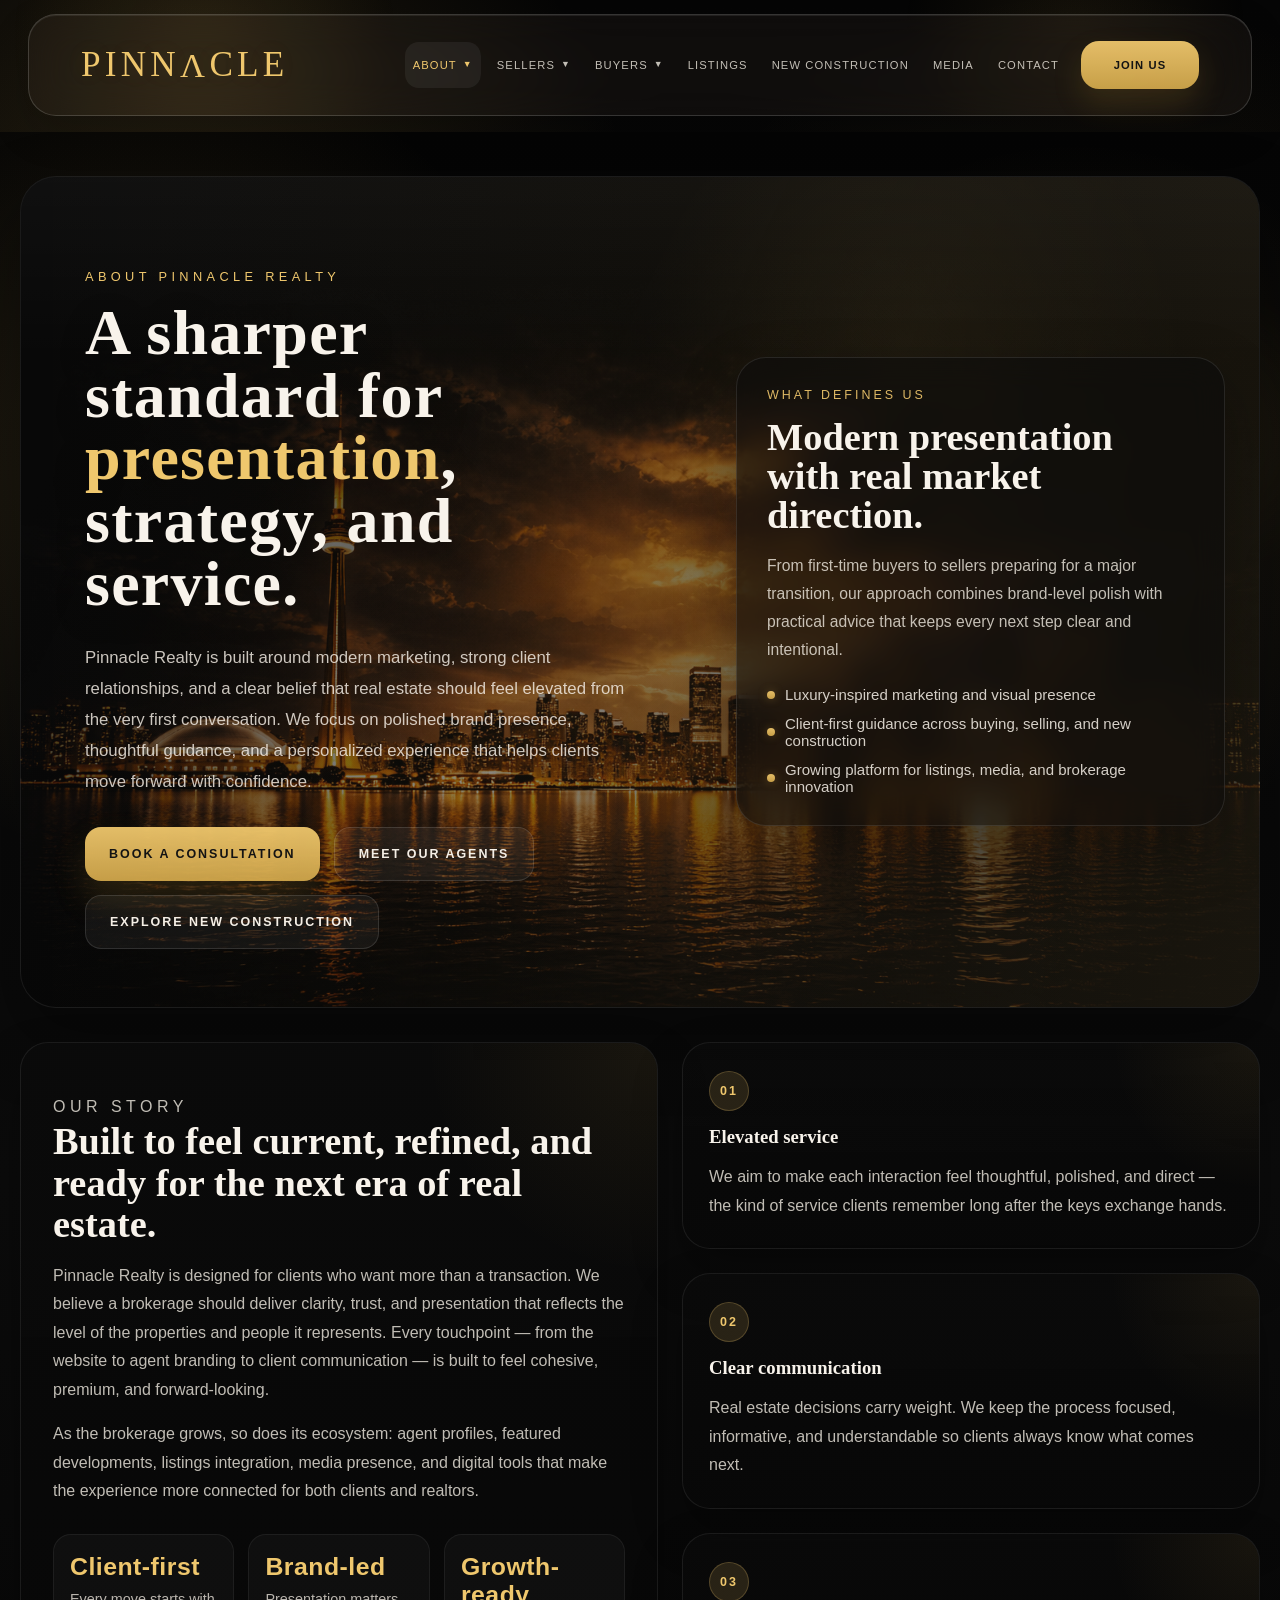
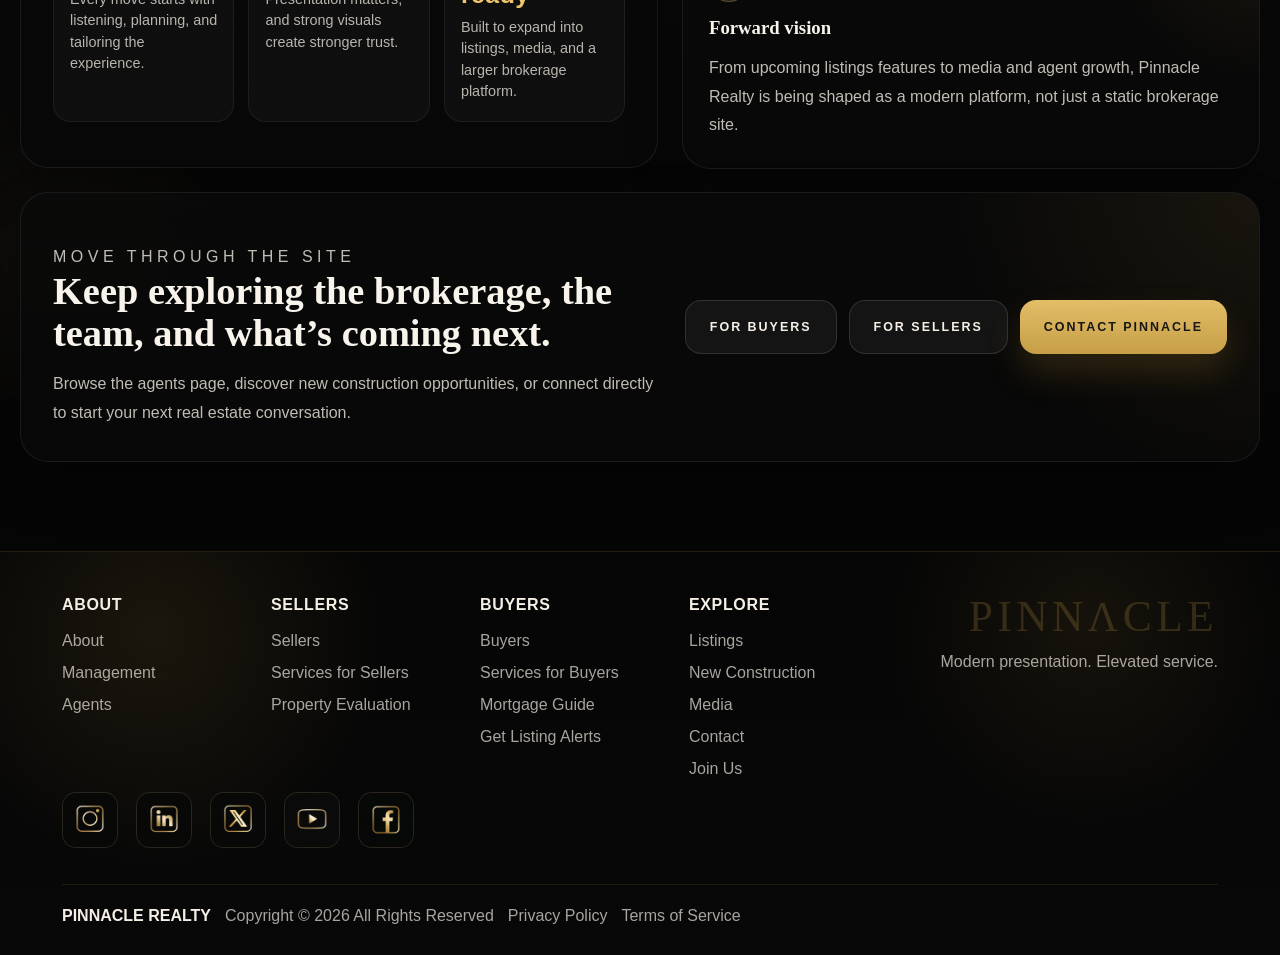
==== commit a4bf5d37: "v1.2 animations optimized across pages" ====
--- a/about.html
+++ b/about.html
@@ -7,6 +7,9 @@
 </head>
   <link rel="stylesheet" href="styles.css" />
   <style>
+    html {
+      scroll-behavior: smooth;
+    }
     .about-page {
       position: relative;
       overflow: hidden;
@@ -25,7 +28,7 @@
       pointer-events: none;
       filter: blur(16px);
       opacity: 0.45;
-      animation: aboutFloat 14s ease-in-out infinite;
+      animation: aboutFloat 22s ease-in-out infinite;
     }
 
     .about-page::before {
@@ -87,7 +90,7 @@
     .cta-banner {
       opacity: 0;
       transform: translateY(34px);
-      transition: opacity 0.9s ease, transform 0.9s ease;
+      transition: opacity 1.45s ease, transform 1.45s ease;
       will-change: transform, opacity;
     }
 
@@ -439,11 +442,22 @@
       .about-actions,
       .cta-links {
         flex-direction: column;
+        align-items: center;
+        justify-content: center;
+        width: 100%;
       }
 
       .about-btn,
       .cta-links .about-btn {
+        width: min(100%, 420px);
+        margin-left: auto;
+        margin-right: auto;
+      }
+
+      .cta-banner > div:last-child {
         width: 100%;
+        display: flex;
+        justify-content: center;
       }
 
       .about-highlight-panel {
@@ -544,7 +558,6 @@
           <p>Browse the agents page, discover new construction opportunities, or connect directly to start your next real estate conversation.</p>
         </div>
         <div class="cta-links">
-          <a href="management.html" class="about-btn about-btn-secondary">Management</a>
           <a href="buyers.html" class="about-btn about-btn-secondary">For Buyers</a>
           <a href="sellers.html" class="about-btn about-btn-secondary">For Sellers</a>
           <a href="contact.html" class="about-btn about-btn-primary">Contact Pinnacle</a>
@@ -573,7 +586,7 @@
       });
 
       revealItems.forEach((item, index) => {
-        item.style.transitionDelay = `${index * 90}ms`;
+        item.style.transitionDelay = `${index * 180}ms`;
         observer.observe(item);
       });
     })();
--- a/styles.css
+++ b/styles.css
@@ -99,7 +99,7 @@
   width: min(1920px, calc(100% - 56px));
   margin: 0 auto;
   transition: background 0.4s ease, box-shadow 0.4s ease, border-color 0.4s ease, transform 0.4s ease;
-  background: rgba(223, 194, 176, 0.18);
+  background: rgba(141, 123, 111, 0.074);
   backdrop-filter: blur(18px);
   -webkit-backdrop-filter: blur(18px);
   border: 1px solid rgba(255,255,255,0.16);
@@ -380,7 +380,7 @@
   border-radius: 28px;
   border: 1px solid rgba(214,171,77,0.12);
   background:
-    linear-gradient(180deg, rgba(255,255,255,0.03), rgba(255,255,255,0.015));
+    linear-gradient(180deg, rgba(255, 255, 255, 0), rgba(255,255,255,0.015));
   box-shadow: inset 0 1px 0 rgba(255,255,255,0.05), 0 28px 70px rgba(0,0,0,0.26);
   position: relative;
   overflow: hidden;
@@ -398,7 +398,7 @@
   height: 260px;
   top: -60px;
   left: -40px;
-  background: rgba(214,171,77,0.10);
+  background: rgba(214, 171, 77, 0);
 }
 .blank-card::after {
   width: 240px;
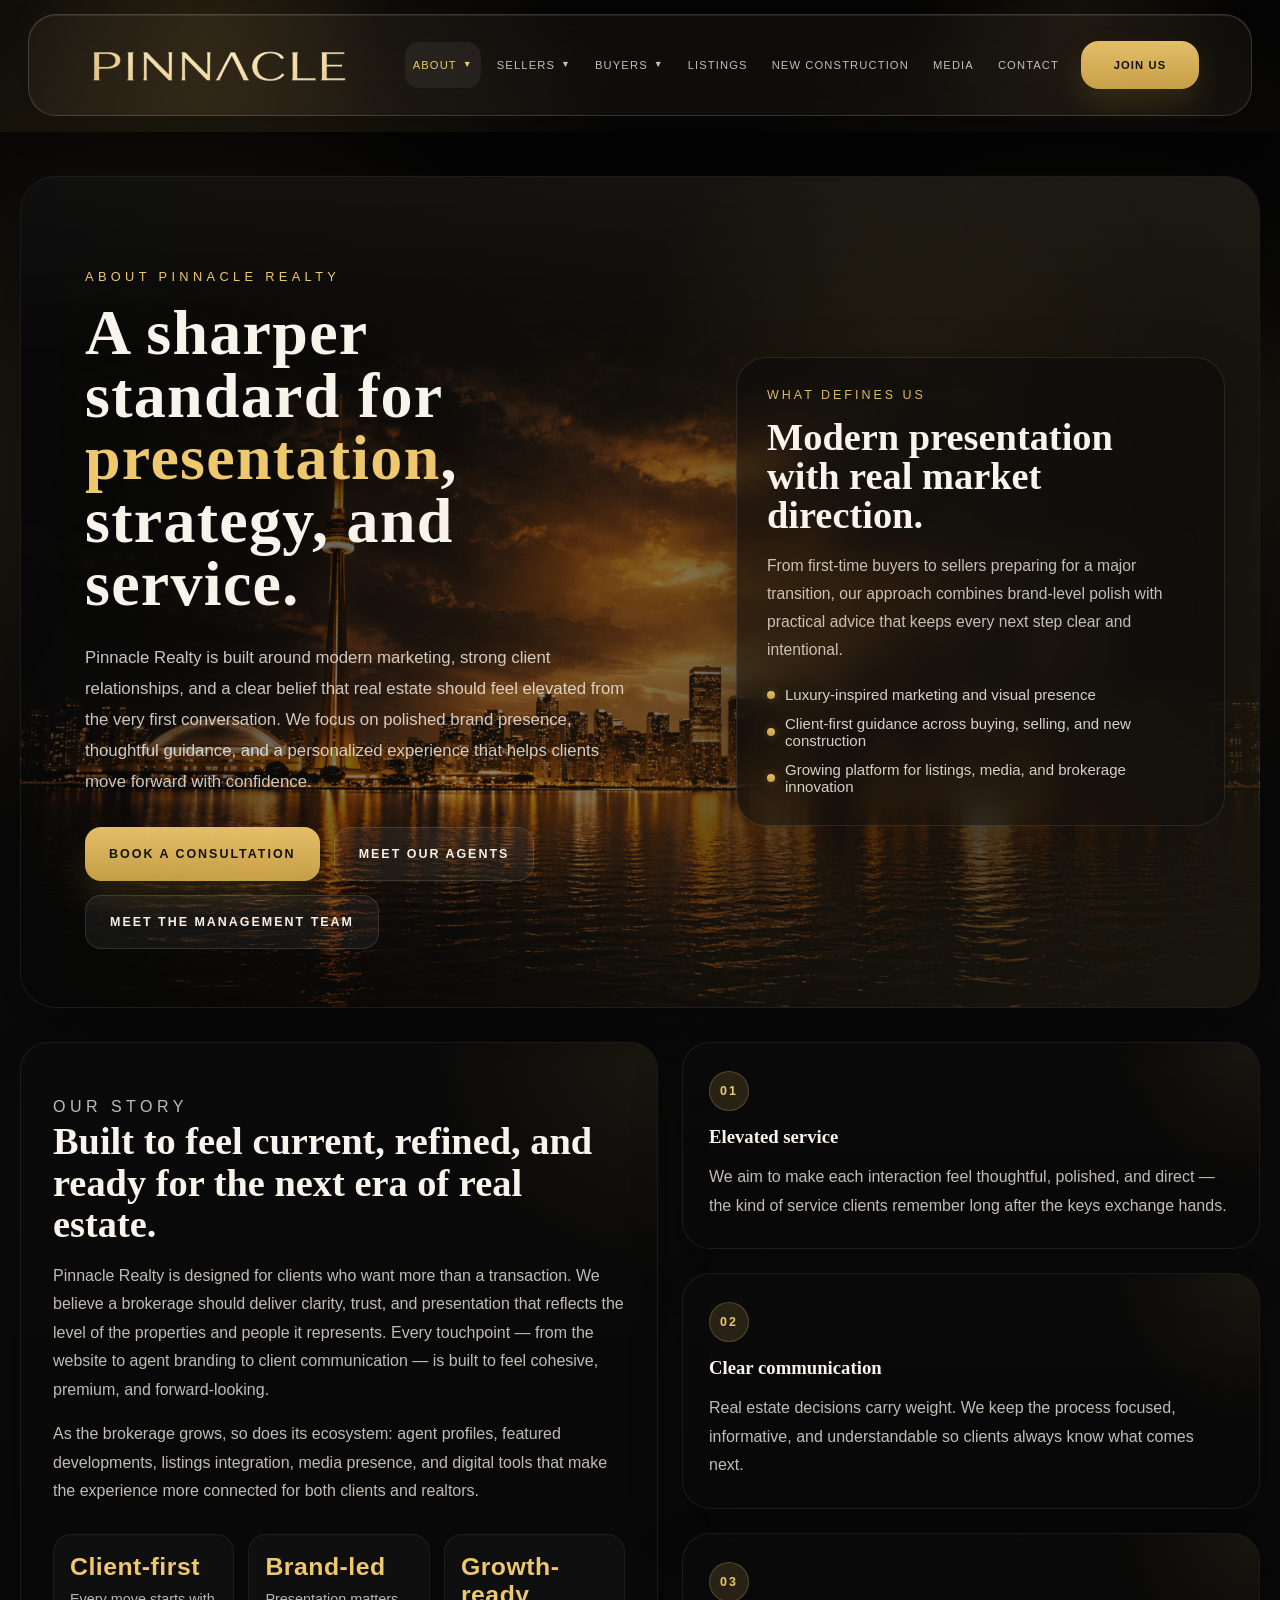
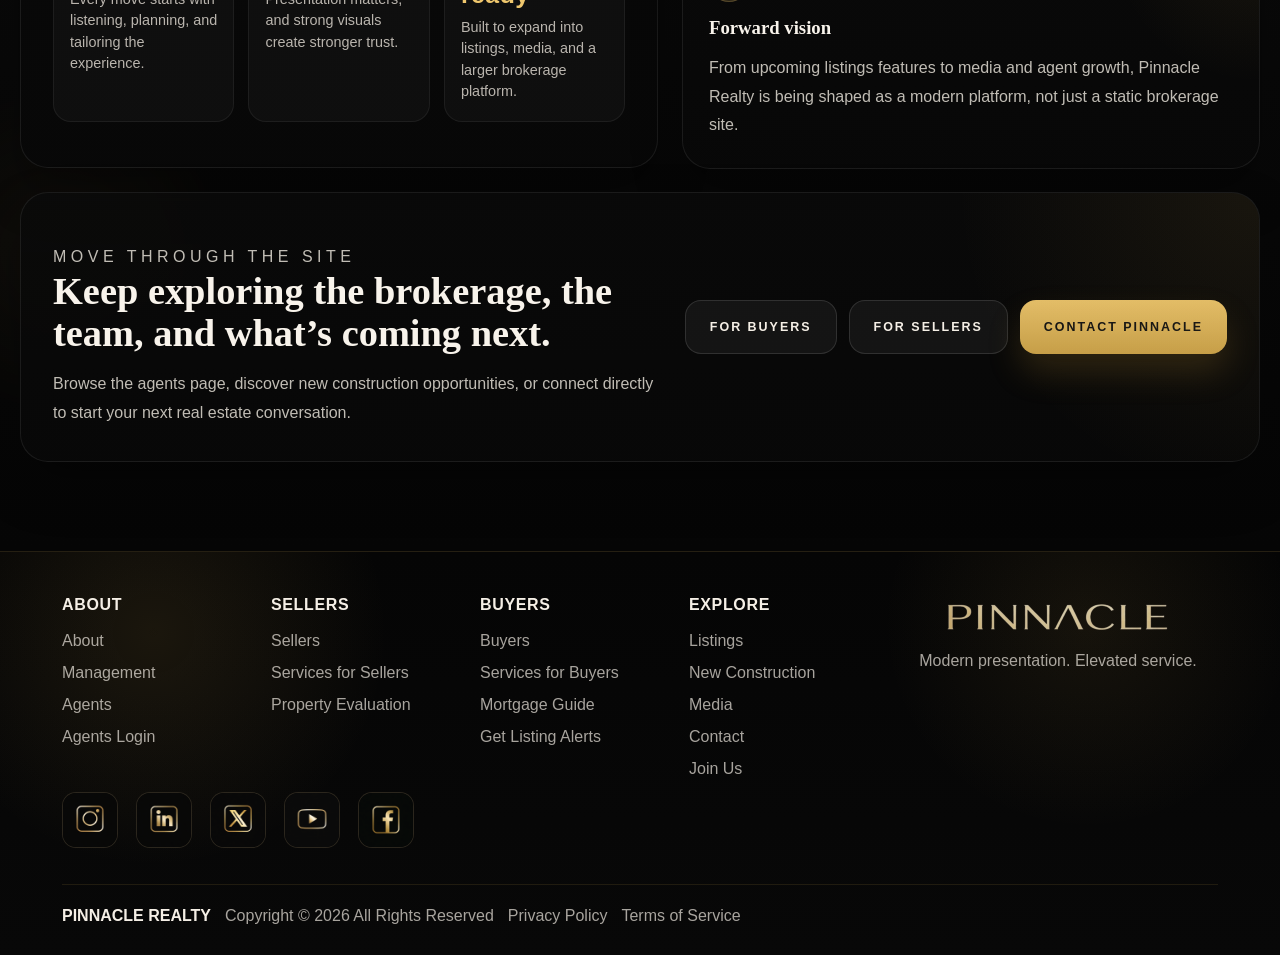
==== commit ecc8a961: "v1.4 footer logo alignment + styling refinements" ====
--- a/about.html
+++ b/about.html
@@ -492,7 +492,7 @@
           <div class="about-actions">
             <a href="contact.html" class="about-btn about-btn-primary">Book a Consultation</a>
             <a href="agents.html" class="about-btn about-btn-secondary">Meet Our Agents</a>
-            <a href="new-construction.html" class="about-btn about-btn-secondary">Explore New Construction</a>
+            <a href="management.html" class="about-btn about-btn-secondary">Meet The Management Team</a>
           </div>
         </div>
 
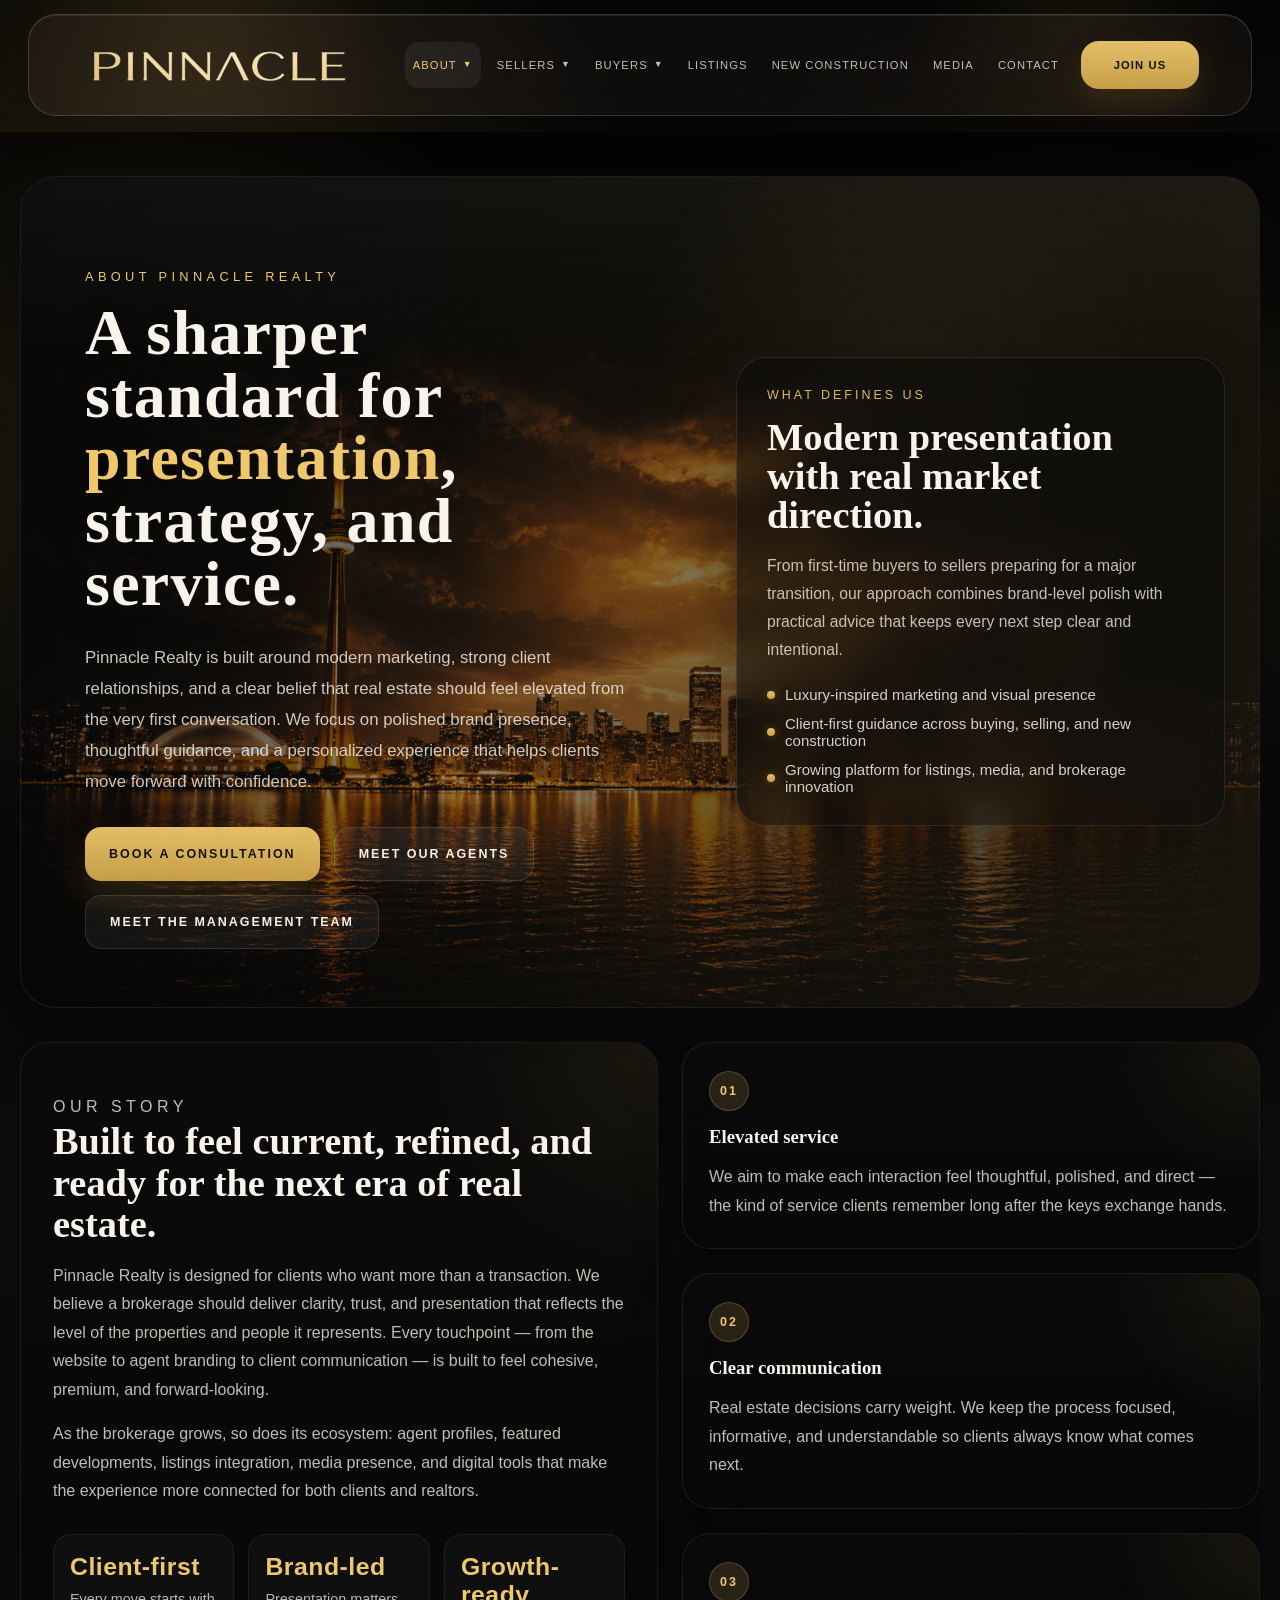
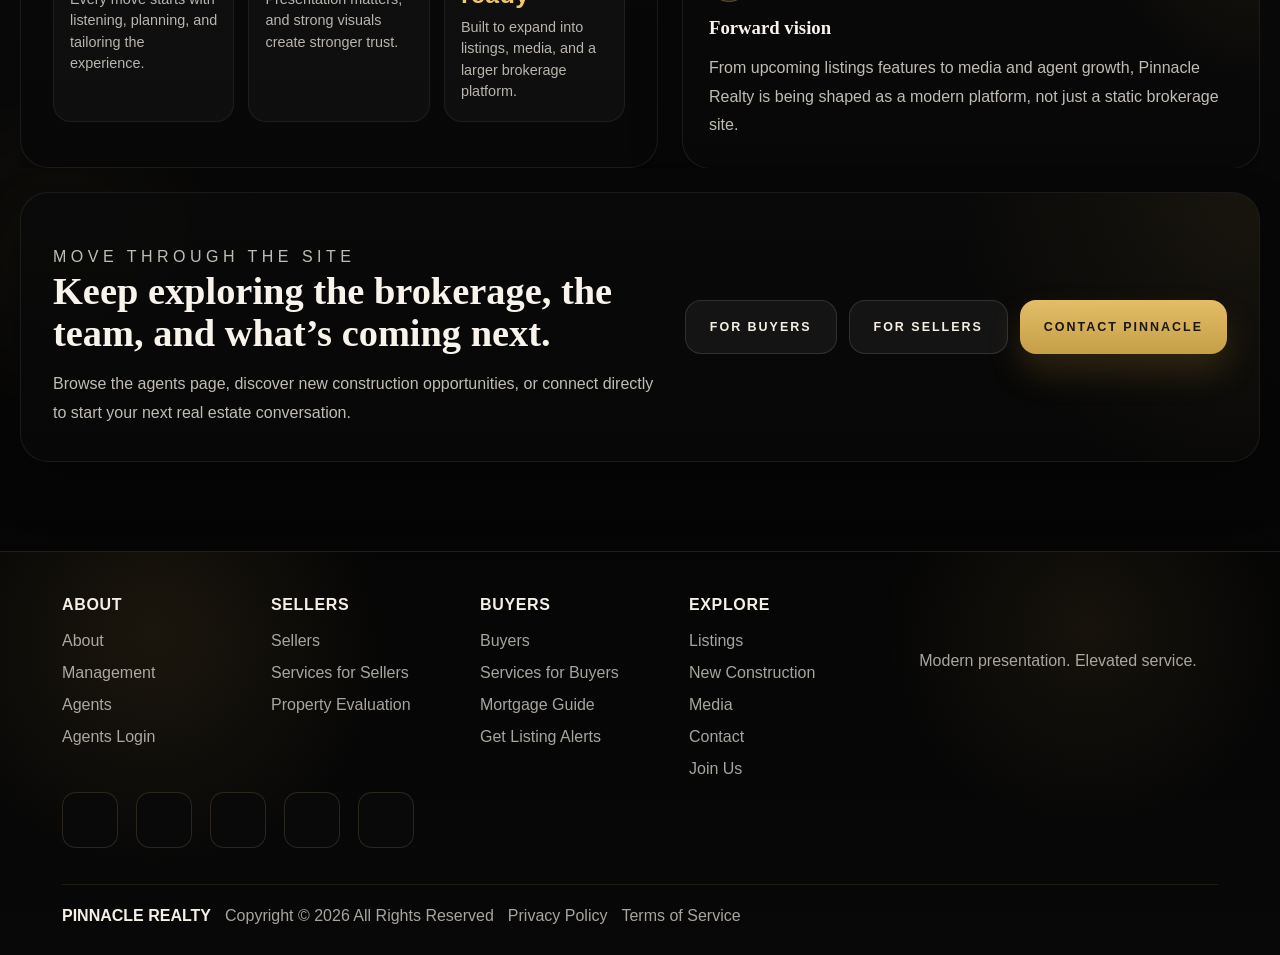
==== commit 6a91c638: "Update favicon files for mobile" ====
--- a/about.html
+++ b/about.html
@@ -1,6 +1,9 @@
 <!DOCTYPE html>
 <html lang="en">
 <head>
+  <link rel="icon" href="/pinnacle-favicon.ico" sizes="any">
+  <link rel="icon" type="image/png" href="/pinnacle-favicon-32x32.png">
+  <link rel="apple-touch-icon" href="/pinnacle-apple-touch-icon.png">
   <meta charset="UTF-8" />
   <meta name="viewport" content="width=device-width, initial-scale=1.0" />
   <title>About | Pinnacle Realty</title>
--- a/styles.css
+++ b/styles.css
@@ -18,7 +18,9 @@
 * { box-sizing: border-box; }
 html {
   scroll-behavior: smooth;
+  scroll-padding-top: 132px;
   background: #050505;
+  text-rendering: optimizeSpeed;
 }
 body {
   margin: 0;
@@ -34,13 +36,23 @@
   overflow-x: hidden;
   width: 100%;
   padding-top: 132px;
-}
-body.menu-open { overflow: hidden; }
+  opacity: 1;
+  -webkit-font-smoothing: antialiased;
+  text-rendering: optimizeLegibility;
+}
+body.menu-open,
+body.legal-modal-open {
+  overflow: hidden;
+  height: 100vh;
+  touch-action: none;
+  overscroll-behavior: none;
+}
 
 html, body {
   max-width: 100%;
   overflow-x: hidden;
   background-color: #050505;
+  overscroll-behavior-x: none;
 }
 
 .site-header,
@@ -58,8 +70,42 @@
 }
 
 a { color: inherit; text-decoration: none; }
-img { display: block; max-width: 100%; }
+img {
+  display: block;
+  max-width: 100%;
+  height: auto;
+  image-rendering: auto;
+}
 button { font: inherit; }
+
+section,
+.site-footer,
+.blank-stage,
+.blank-card {
+  content-visibility: auto;
+  contain-intrinsic-size: 1px 900px;
+}
+
+.site-header,
+.navbar,
+.navbar-inner,
+.hero-section,
+.legal-modal,
+.mobile-menu {
+  content-visibility: visible;
+}
+
+.reveal-on-scroll,
+.fade-in,
+.scroll-reveal {
+  will-change: transform, opacity;
+}
+
+.reveal-visible,
+.visible,
+.is-visible {
+  will-change: auto;
+}
 
 .container {
   width: min(1920px, calc(100% - 56px));
@@ -98,7 +144,7 @@
   position: relative;
   width: min(1920px, calc(100% - 56px));
   margin: 0 auto;
-  transition: background 0.4s ease, box-shadow 0.4s ease, border-color 0.4s ease, transform 0.4s ease;
+  transition: background 0.28s ease, box-shadow 0.28s ease, border-color 0.28s ease, transform 0.28s ease;
   background: rgba(141, 123, 111, 0.074);
   backdrop-filter: blur(18px);
   -webkit-backdrop-filter: blur(18px);
@@ -182,7 +228,7 @@
   font-weight: 500;
   color: rgba(245,239,230,0.78);
   border-radius: 14px;
-  transition: color 0.3s ease, transform 0.3s ease, background 0.3s ease, box-shadow 0.3s ease;
+  transition: color 0.22s ease, transform 0.22s ease, background 0.22s ease, box-shadow 0.22s ease;
   white-space: nowrap;
 }
 
@@ -226,7 +272,7 @@
   opacity: 0;
   visibility: hidden;
   transform: translateY(10px);
-  transition: opacity 0.24s ease, transform 0.24s ease, visibility 0.24s ease;
+  transition: opacity 0.2s ease, transform 0.2s ease, visibility 0.2s ease;
 }
 
 .nav-links .has-children:hover > .submenu,
@@ -562,6 +608,8 @@
   visibility: hidden;
   pointer-events: none;
   transition: opacity 0.26s ease, visibility 0.26s ease;
+  overscroll-behavior: contain;
+  touch-action: none;
 }
 
 .legal-modal.open {
@@ -621,9 +669,11 @@
 .legal-modal-content {
   padding: 54px 34px 32px;
   max-height: min(84vh, 920px);
-  overflow-y: visible;
+  overflow-y: auto;
   scrollbar-width: thin;
   scrollbar-color: rgba(214,171,77,0.35) transparent;
+  overscroll-behavior: contain;
+  touch-action: pan-y;
 }
 
 .legal-modal-content::-webkit-scrollbar {
@@ -651,9 +701,6 @@
   font-size: 1rem;
 }
 
-body.legal-modal-open {
-  overflow: hidden;
-}
 
 @media (max-width: 1200px) {
   .footer-main {
@@ -668,26 +715,42 @@
 }
 
 .hamburger {
+  position: relative;
+  z-index: 5;
   display: none;
-  flex-direction: column;
-  gap: 5px;
+  width: 48px;
+  height: 48px;
+  flex: 0 0 48px;
+  align-items: center;
+  justify-content: center;
   background: none;
   border: none;
   cursor: pointer;
-  padding: 4px;
+  padding: 0;
+  margin: 0;
+  overflow: visible;
 }
 
 .hamburger span {
+  position: absolute;
+  left: 50%;
+  top: 50%;
   display: block;
-  width: 24px;
-  height: 1px;
+  width: 26px;
+  height: 1.5px;
   background: var(--gold-soft);
-  transition: all 0.3s ease;
-}
-
-.hamburger.open span:nth-child(1) { transform: rotate(45deg) translate(2px, 4px); }
-.hamburger.open span:nth-child(2) { opacity: 0; }
-.hamburger.open span:nth-child(3) { transform: rotate(-45deg) translate(2px, -4px); }
+  border-radius: 999px;
+  transform-origin: center;
+  transition: transform 0.3s ease, opacity 0.3s ease;
+}
+
+.hamburger span:nth-child(1) { transform: translate(-50%, -50%) translateY(-8px); }
+.hamburger span:nth-child(2) { transform: translate(-50%, -50%); }
+.hamburger span:nth-child(3) { transform: translate(-50%, -50%) translateY(8px); }
+
+.hamburger.open span:nth-child(1) { transform: translate(-50%, -50%) rotate(45deg); }
+.hamburger.open span:nth-child(2) { opacity: 0; transform: translate(-50%, -50%) scaleX(0); }
+.hamburger.open span:nth-child(3) { transform: translate(-50%, -50%) rotate(-45deg); }
 
 @media (max-width: 980px) {
   .container { width: min(100%, calc(100% - 28px)); }
@@ -728,6 +791,10 @@
     border: 1px solid rgba(255,255,255,0.12);
     box-shadow: 0 20px 44px rgba(0,0,0,0.32);
     overflow-x: hidden;
+    max-height: calc(100vh - 132px);
+    overflow-y: auto;
+    overscroll-behavior: contain;
+    touch-action: pan-y;
   }
 
   .mobile-menu.open {
@@ -879,7 +946,7 @@
   .navbar-inner {
     min-height: 82px;
     gap: 12px;
-    padding: 0 20px 0 16px;
+    padding: 0 24px 0 16px;
   }
 
   .navbar-logo {
@@ -892,12 +959,16 @@
   }
 
   .hamburger {
-    padding: 10px;
-    margin-right: 6px;
+    width: 52px;
+    height: 52px;
+    flex-basis: 52px;
+    padding: 0;
+    margin-right: 0;
+    transform: translateX(-2px);
   }
 
   .hamburger span {
-    width: 22px;
+    width: 26px;
   }
 
   .mobile-menu {
@@ -905,6 +976,7 @@
     padding: 12px;
     gap: 8px;
     border-radius: 22px;
+    max-height: calc(100vh - 118px);
   }
 
   .mobile-subtoggle,
@@ -1005,3 +1077,31 @@
     line-height: 1.72;
   }
 }
+
+
+@media (prefers-reduced-motion: reduce) {
+  html {
+    scroll-behavior: auto;
+  }
+
+  *,
+  *::before,
+  *::after {
+    animation-duration: 0.001ms !important;
+    animation-iteration-count: 1 !important;
+    scroll-behavior: auto !important;
+    transition-duration: 0.001ms !important;
+  }
+}
+
+@media (max-width: 640px) {
+  html {
+    scroll-padding-top: 108px;
+  }
+
+  .reveal-on-scroll,
+  .fade-in,
+  .scroll-reveal {
+    transition-duration: 0.35s !important;
+  }
+}
